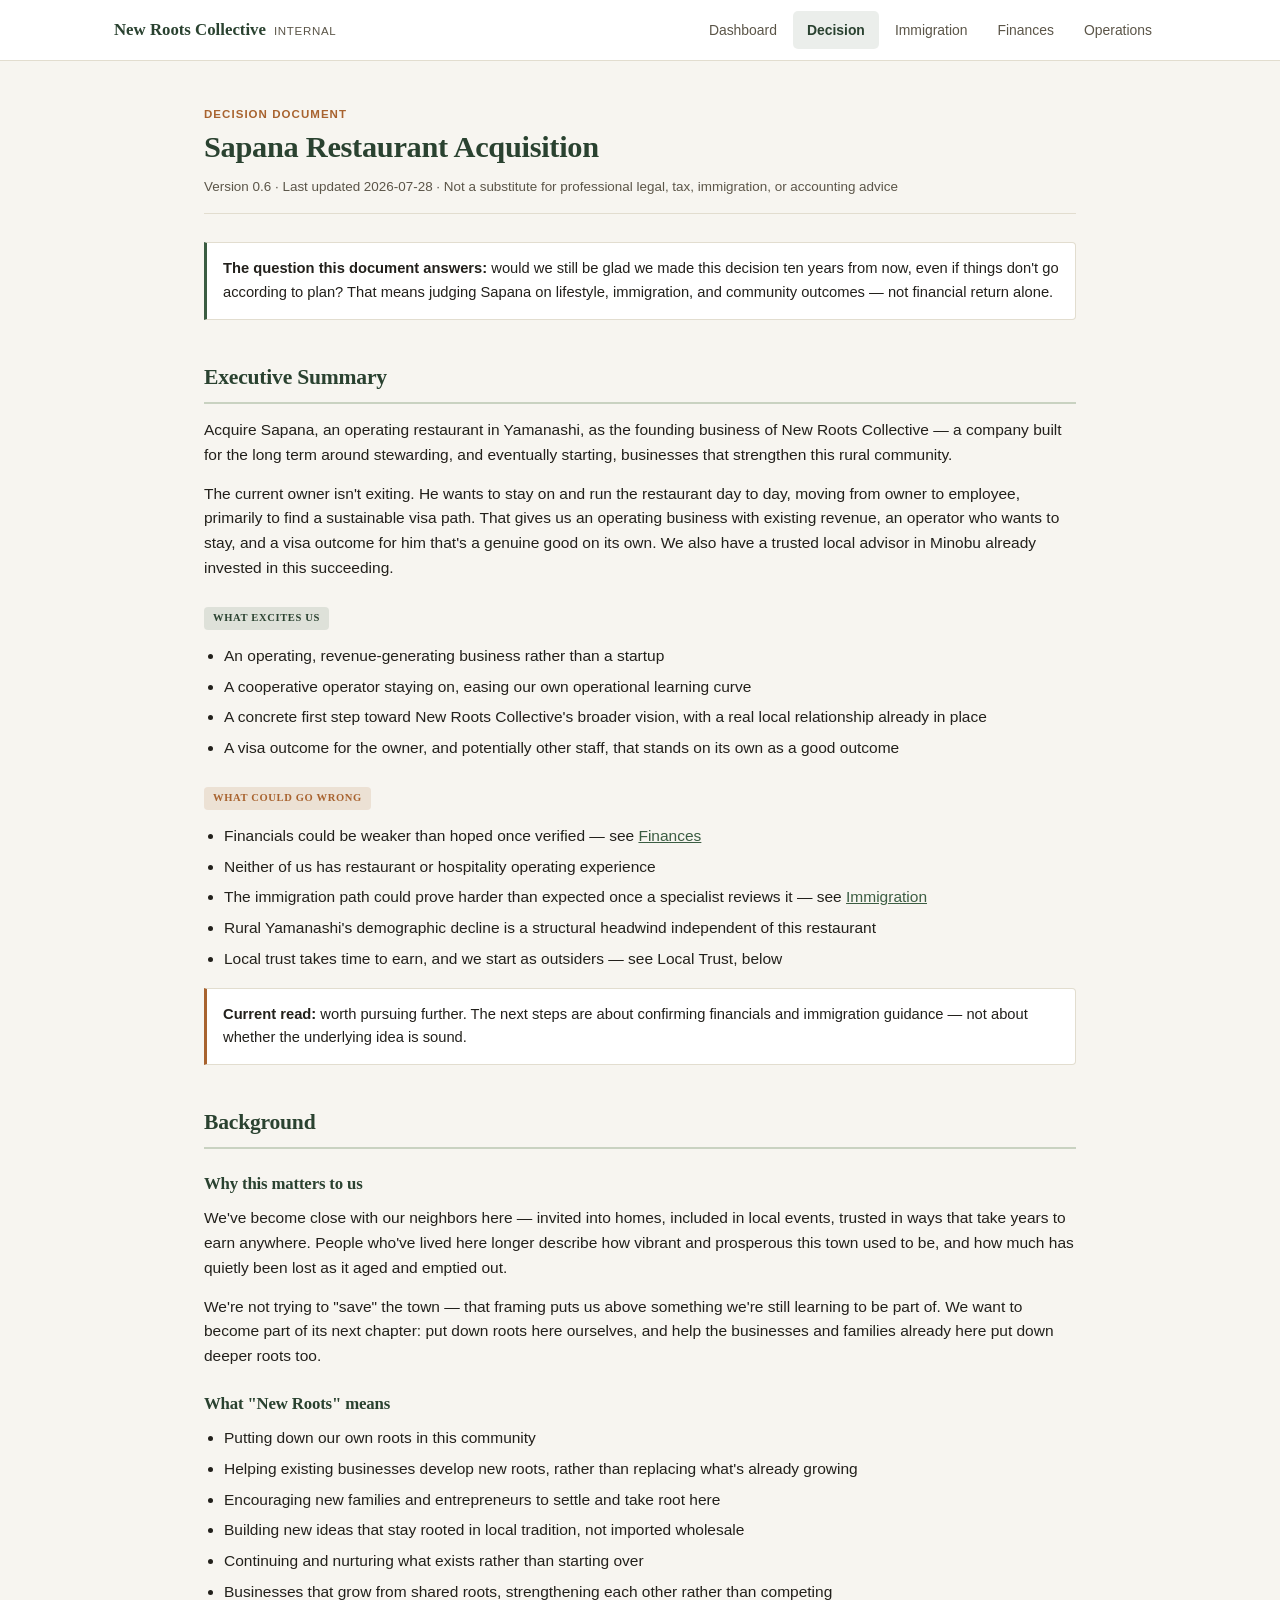
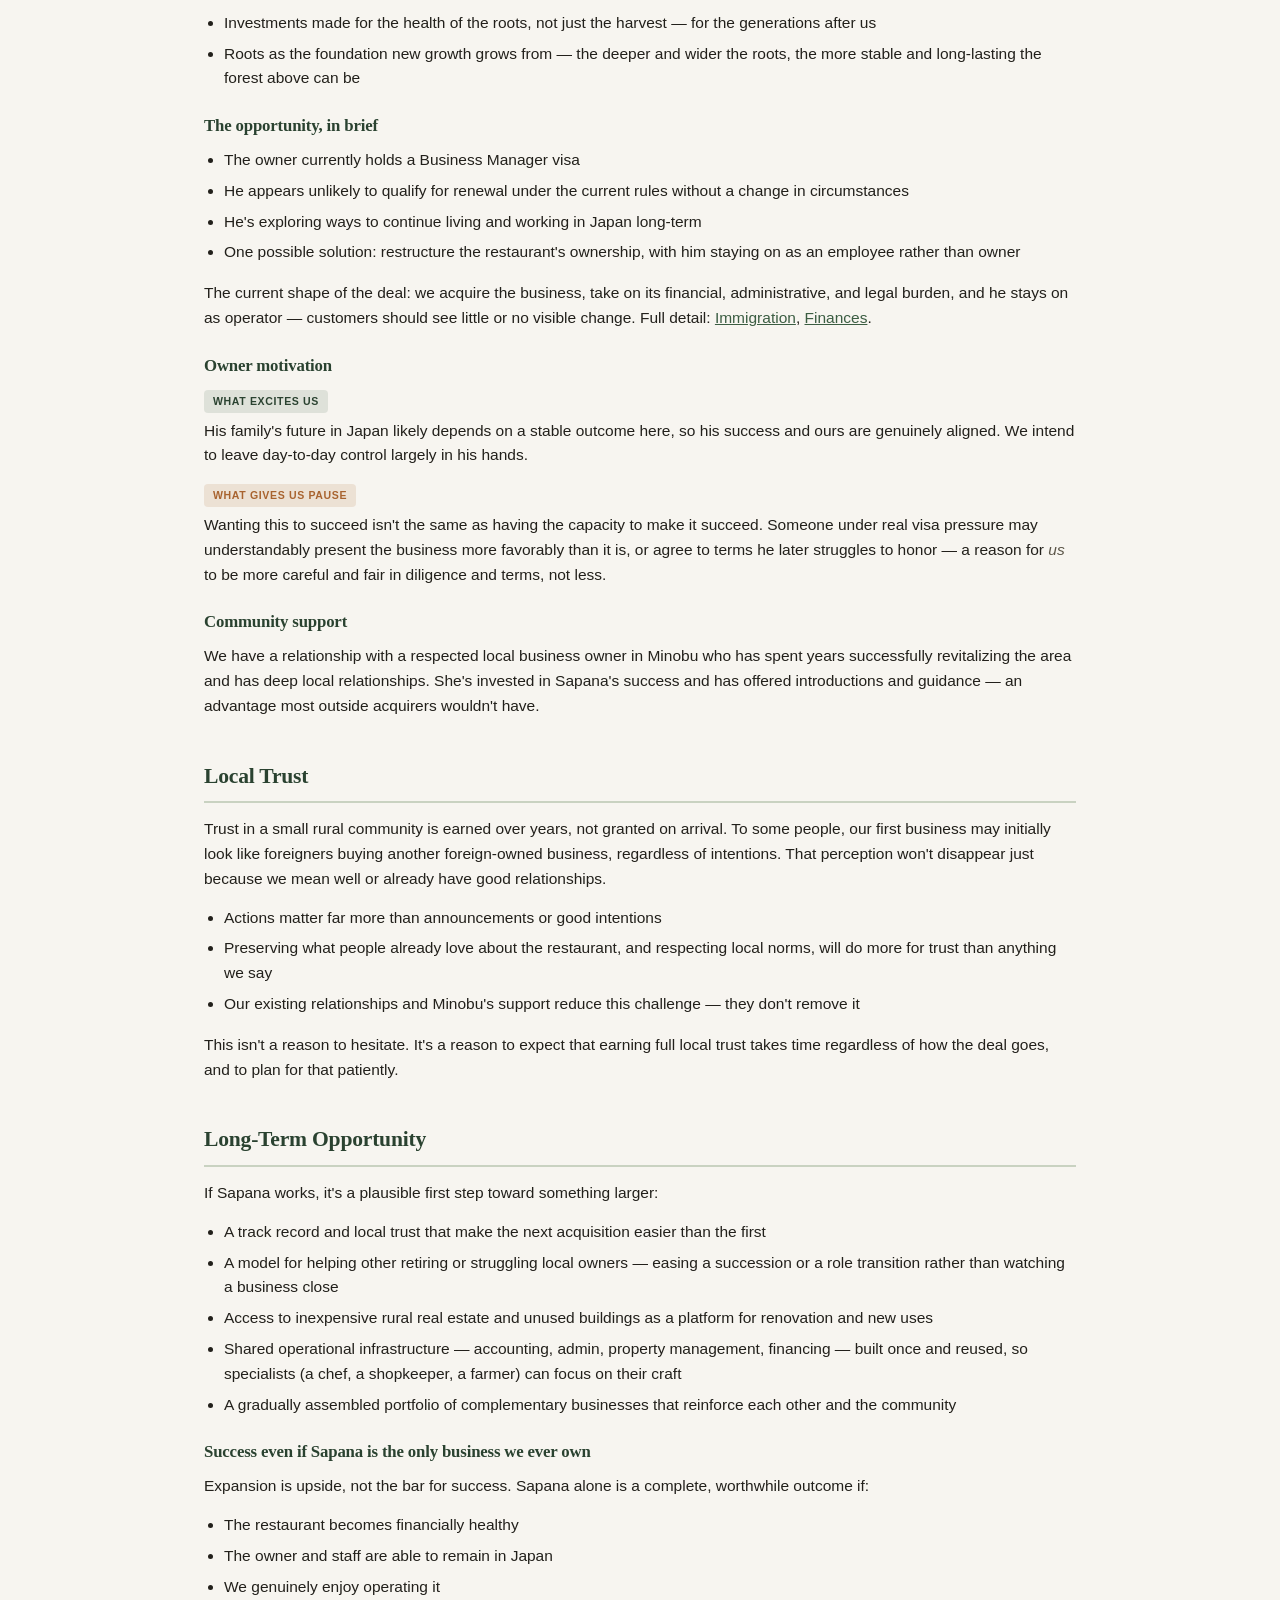
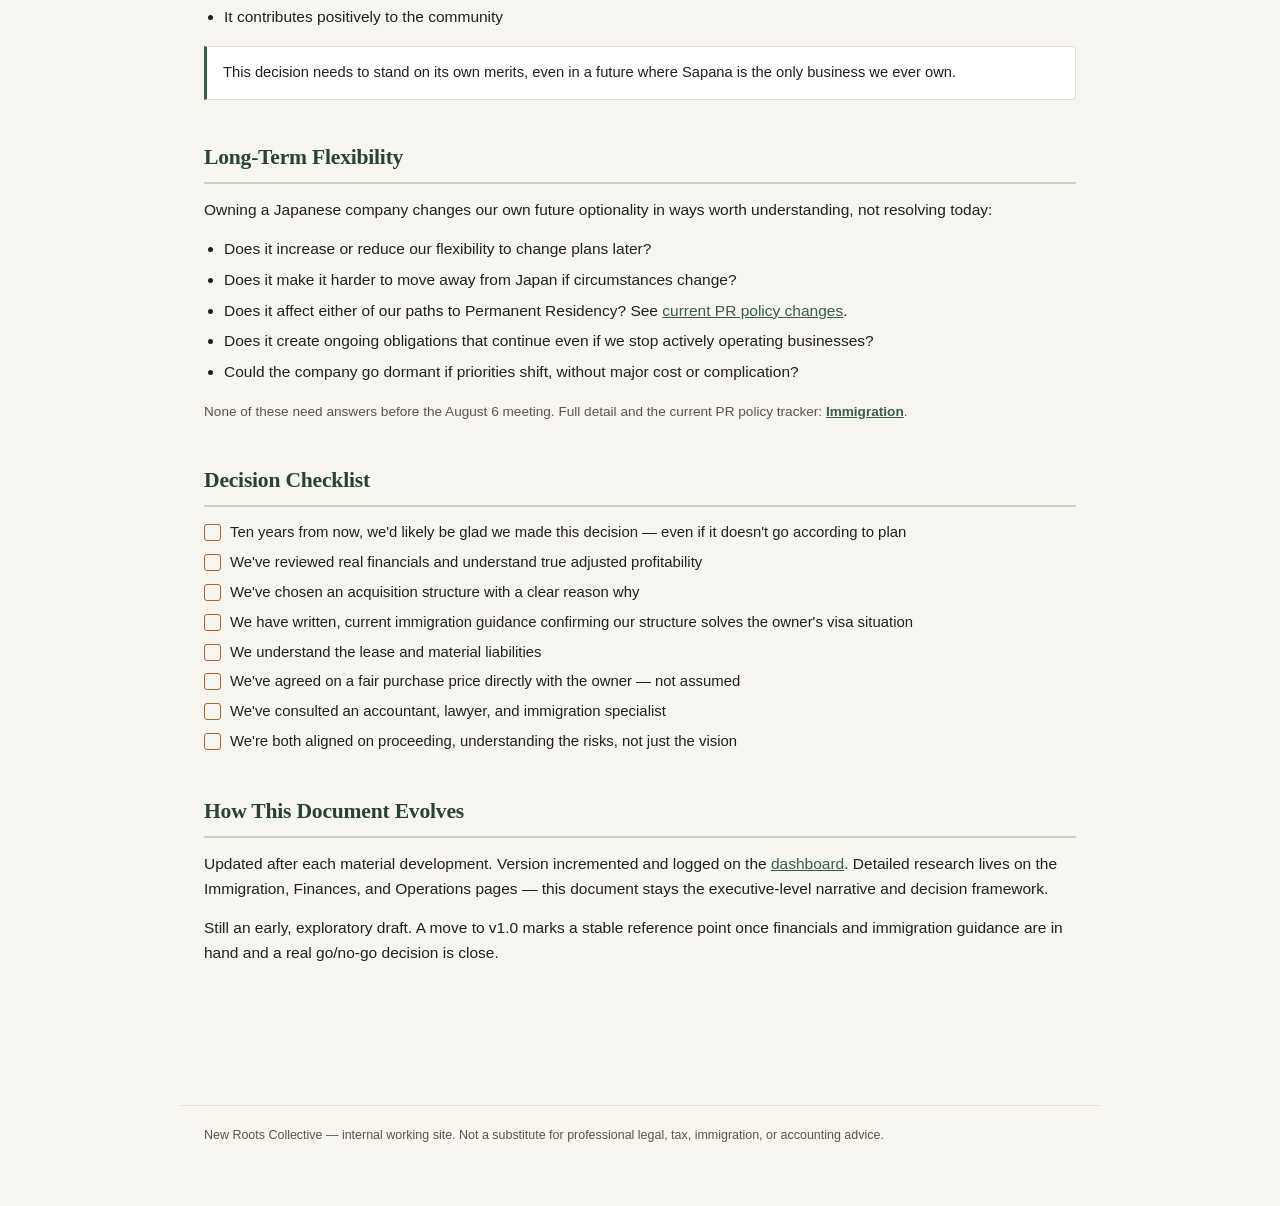
==== pages/decision.html @ 3a49703e "Add multi-page site structure (dashboard, decision, immigration, finances, operations)" ====
<!DOCTYPE html>
<html lang="en">
<head>
<meta charset="UTF-8">
<meta name="viewport" content="width=device-width, initial-scale=1.0">
<title>Decision Document — New Roots Collective</title>
<link rel="stylesheet" href="../css/style.css">
</head>
<body data-page="decision">

<header class="topbar">
  <div class="topbar-inner">
    <a class="brand" href="../index.html">
      <span class="brand-mark">New Roots Collective</span>
      <span class="brand-sub">Internal</span>
    </a>
    <button class="nav-toggle" id="navToggle" aria-label="Toggle navigation"><span></span><span></span><span></span></button>
    <nav class="toplinks" id="topLinks">
      <a href="../index.html" data-nav="dashboard">Dashboard</a>
      <a href="decision.html" data-nav="decision">Decision</a>
      <a href="immigration.html" data-nav="immigration">Immigration</a>
      <a href="finances.html" data-nav="finances">Finances</a>
      <a href="operations.html" data-nav="operations">Operations</a>
    </nav>
  </div>
</header>

<main class="page">
  <div class="page-eyebrow">Decision Document</div>
  <h1 class="page-title">Sapana Restaurant Acquisition</h1>
  <div class="page-meta">Version 0.6 · Last updated 2026-07-28 · Not a substitute for professional legal, tax, immigration, or accounting advice</div>

  <section id="question">
    <div class="callout good">
      <strong>The question this document answers:</strong> would we still be glad we made this decision ten years from now, even if things don't go according to plan? That means judging Sapana on lifestyle, immigration, and community outcomes — not financial return alone.
    </div>
  </section>

  <section id="summary">
    <h2>Executive Summary</h2>
    <p>Acquire Sapana, an operating restaurant in Yamanashi, as the founding business of New Roots Collective — a company built for the long term around stewarding, and eventually starting, businesses that strengthen this rural community.</p>
    <p>The current owner isn't exiting. He wants to stay on and run the restaurant day to day, moving from owner to employee, primarily to find a sustainable visa path. That gives us an operating business with existing revenue, an operator who wants to stay, and a visa outcome for him that's a genuine good on its own. We also have a trusted local advisor in Minobu already invested in this succeeding.</p>

    <h3><span class="tri tri-excite">What excites us</span></h3>
    <ul>
      <li>An operating, revenue-generating business rather than a startup</li>
      <li>A cooperative operator staying on, easing our own operational learning curve</li>
      <li>A concrete first step toward New Roots Collective's broader vision, with a real local relationship already in place</li>
      <li>A visa outcome for the owner, and potentially other staff, that stands on its own as a good outcome</li>
    </ul>

    <h3><span class="tri tri-risk">What could go wrong</span></h3>
    <ul>
      <li>Financials could be weaker than hoped once verified — see <a href="finances.html">Finances</a></li>
      <li>Neither of us has restaurant or hospitality operating experience</li>
      <li>The immigration path could prove harder than expected once a specialist reviews it — see <a href="immigration.html">Immigration</a></li>
      <li>Rural Yamanashi's demographic decline is a structural headwind independent of this restaurant</li>
      <li>Local trust takes time to earn, and we start as outsiders — see Local Trust, below</li>
    </ul>

    <div class="callout"><strong>Current read:</strong> worth pursuing further. The next steps are about confirming financials and immigration guidance — not about whether the underlying idea is sound.</div>
  </section>

  <section id="background">
    <h2>Background</h2>
    <h3>Why this matters to us</h3>
    <p>We've become close with our neighbors here — invited into homes, included in local events, trusted in ways that take years to earn anywhere. People who've lived here longer describe how vibrant and prosperous this town used to be, and how much has quietly been lost as it aged and emptied out.</p>
    <p>We're not trying to "save" the town — that framing puts us above something we're still learning to be part of. We want to become part of its next chapter: put down roots here ourselves, and help the businesses and families already here put down deeper roots too.</p>

    <h3>What "New Roots" means</h3>
    <ul>
      <li>Putting down our own roots in this community</li>
      <li>Helping existing businesses develop new roots, rather than replacing what's already growing</li>
      <li>Encouraging new families and entrepreneurs to settle and take root here</li>
      <li>Building new ideas that stay rooted in local tradition, not imported wholesale</li>
      <li>Continuing and nurturing what exists rather than starting over</li>
      <li>Businesses that grow from shared roots, strengthening each other rather than competing</li>
      <li>Investments made for the health of the roots, not just the harvest — for the generations after us</li>
      <li>Roots as the foundation new growth grows from — the deeper and wider the roots, the more stable and long-lasting the forest above can be</li>
    </ul>

    <h3>The opportunity, in brief</h3>
    <ul>
      <li>The owner currently holds a Business Manager visa</li>
      <li>He appears unlikely to qualify for renewal under the current rules without a change in circumstances</li>
      <li>He's exploring ways to continue living and working in Japan long-term</li>
      <li>One possible solution: restructure the restaurant's ownership, with him staying on as an employee rather than owner</li>
    </ul>
    <p>The current shape of the deal: we acquire the business, take on its financial, administrative, and legal burden, and he stays on as operator — customers should see little or no visible change. Full detail: <a href="immigration.html">Immigration</a>, <a href="finances.html">Finances</a>.</p>

    <h3>Owner motivation</h3>
    <div class="tri-block"><span class="tri tri-excite">What excites us</span><p>His family's future in Japan likely depends on a stable outcome here, so his success and ours are genuinely aligned. We intend to leave day-to-day control largely in his hands.</p></div>
    <div class="tri-block"><span class="tri tri-risk">What gives us pause</span><p>Wanting this to succeed isn't the same as having the capacity to make it succeed. Someone under real visa pressure may understandably present the business more favorably than it is, or agree to terms he later struggles to honor — a reason for <em>us</em> to be more careful and fair in diligence and terms, not less.</p></div>

    <h3>Community support</h3>
    <p>We have a relationship with a respected local business owner in Minobu who has spent years successfully revitalizing the area and has deep local relationships. She's invested in Sapana's success and has offered introductions and guidance — an advantage most outside acquirers wouldn't have.</p>
  </section>

  <section id="local-trust">
    <h2>Local Trust</h2>
    <p>Trust in a small rural community is earned over years, not granted on arrival. To some people, our first business may initially look like foreigners buying another foreign-owned business, regardless of intentions. That perception won't disappear just because we mean well or already have good relationships.</p>
    <ul>
      <li>Actions matter far more than announcements or good intentions</li>
      <li>Preserving what people already love about the restaurant, and respecting local norms, will do more for trust than anything we say</li>
      <li>Our existing relationships and Minobu's support reduce this challenge — they don't remove it</li>
    </ul>
    <p>This isn't a reason to hesitate. It's a reason to expect that earning full local trust takes time regardless of how the deal goes, and to plan for that patiently.</p>
  </section>

  <section id="long-term">
    <h2>Long-Term Opportunity</h2>
    <p>If Sapana works, it's a plausible first step toward something larger:</p>
    <ul>
      <li>A track record and local trust that make the next acquisition easier than the first</li>
      <li>A model for helping other retiring or struggling local owners — easing a succession or a role transition rather than watching a business close</li>
      <li>Access to inexpensive rural real estate and unused buildings as a platform for renovation and new uses</li>
      <li>Shared operational infrastructure — accounting, admin, property management, financing — built once and reused, so specialists (a chef, a shopkeeper, a farmer) can focus on their craft</li>
      <li>A gradually assembled portfolio of complementary businesses that reinforce each other and the community</li>
    </ul>

    <h3>Success even if Sapana is the only business we ever own</h3>
    <p>Expansion is upside, not the bar for success. Sapana alone is a complete, worthwhile outcome if:</p>
    <ul>
      <li>The restaurant becomes financially healthy</li>
      <li>The owner and staff are able to remain in Japan</li>
      <li>We genuinely enjoy operating it</li>
      <li>It contributes positively to the community</li>
    </ul>
    <div class="callout good">This decision needs to stand on its own merits, even in a future where Sapana is the only business we ever own.</div>
  </section>

  <section id="flexibility">
    <h2>Long-Term Flexibility</h2>
    <p>Owning a Japanese company changes our own future optionality in ways worth understanding, not resolving today:</p>
    <ul>
      <li>Does it increase or reduce our flexibility to change plans later?</li>
      <li>Does it make it harder to move away from Japan if circumstances change?</li>
      <li>Does it affect either of our paths to Permanent Residency? See <a href="immigration.html#pr-changes">current PR policy changes</a>.</li>
      <li>Does it create ongoing obligations that continue even if we stop actively operating businesses?</li>
      <li>Could the company go dormant if priorities shift, without major cost or complication?</li>
    </ul>
    <p class="see-also">None of these need answers before the August 6 meeting. Full detail and the current PR policy tracker: <a href="immigration.html">Immigration</a>.</p>
  </section>

  <section id="checklist">
    <h2>Decision Checklist</h2>
    <ul class="checklist">
      <li>Ten years from now, we'd likely be glad we made this decision — even if it doesn't go according to plan</li>
      <li>We've reviewed real financials and understand true adjusted profitability</li>
      <li>We've chosen an acquisition structure with a clear reason why</li>
      <li>We have written, current immigration guidance confirming our structure solves the owner's visa situation</li>
      <li>We understand the lease and material liabilities</li>
      <li>We've agreed on a fair purchase price directly with the owner — not assumed</li>
      <li>We've consulted an accountant, lawyer, and immigration specialist</li>
      <li>We're both aligned on proceeding, understanding the risks, not just the vision</li>
    </ul>
  </section>

  <section id="evolves">
    <h2>How This Document Evolves</h2>
    <p>Updated after each material development. Version incremented and logged on the <a href="../index.html">dashboard</a>. Detailed research lives on the Immigration, Finances, and Operations pages — this document stays the executive-level narrative and decision framework.</p>
    <p>Still an early, exploratory draft. A move to v1.0 marks a stable reference point once financials and immigration guidance are in hand and a real go/no-go decision is close.</p>
  </section>

</main>

<footer class="site-foot">
  New Roots Collective — internal working site. Not a substitute for professional legal, tax, immigration, or accounting advice.
</footer>

<script src="../js/main.js"></script>
</body>
</html>
---- css/style.css ----
:root{
  --paper:#F7F5F0;
  --surface:#FFFFFF;
  --ink:#22201B;
  --ink-soft:#5B5548;
  --root-green:#3B5D42;
  --root-green-deep:#2A4230;
  --soil:#A8632F;
  --sage:#C9D2C1;
  --slate:#5C6B78;
  --line:#E2DDCF;
  --confirmed:#3B5D42;
  --proposed:#A8632F;
  --speculative:#8A8375;
  --max-w:920px;
  --radius:6px;
}
*{box-sizing:border-box;}
html{scroll-behavior:smooth;}
body{
  margin:0;
  background:var(--paper);
  color:var(--ink);
  font-family:-apple-system,BlinkMacSystemFont,"Segoe UI",Helvetica,Arial,sans-serif;
  font-size:15.5px;
  line-height:1.6;
}
h1,h2,h3,h4{
  font-family:Georgia,"Iowan Old Style","Palatino Linotype",serif;
  color:var(--root-green-deep);
  font-weight:600;
  letter-spacing:-0.01em;
}
a{color:var(--root-green);}
code{background:var(--sage); padding:1px 5px; border-radius:3px; font-size:0.85em;}

/* ---------- Top navigation ---------- */
header.topbar{
  background:var(--surface);
  border-bottom:1px solid var(--line);
  position:sticky; top:0; z-index:50;
}
.topbar-inner{
  max-width:1100px; margin:0 auto; padding:0 24px;
  display:flex; align-items:center; justify-content:space-between; height:60px;
}
.brand{display:flex; align-items:baseline; gap:8px; text-decoration:none;}
.brand-mark{font-family:Georgia,serif; font-weight:700; color:var(--root-green-deep); font-size:1.05rem;}
.brand-sub{font-size:0.72rem; color:var(--ink-soft); text-transform:uppercase; letter-spacing:0.06em;}
nav.toplinks{display:flex; gap:2px;}
nav.toplinks a{
  text-decoration:none; color:var(--ink-soft); font-size:0.87rem; font-weight:500;
  padding:8px 14px; border-radius:5px; transition:background .15s ease, color .15s ease;
}
nav.toplinks a:hover{background:var(--paper); color:var(--root-green-deep);}
nav.toplinks a.active{color:var(--root-green-deep); background:rgba(59,93,66,0.10); font-weight:700;}
.nav-toggle{display:none; background:none; border:none; cursor:pointer; padding:6px;}
.nav-toggle span{display:block; width:20px; height:2px; background:var(--ink); margin:4px 0;}

@media (max-width:800px){
  nav.toplinks{
    display:none; position:absolute; top:60px; left:0; right:0;
    background:var(--surface); border-bottom:1px solid var(--line);
    flex-direction:column; padding:8px;
  }
  nav.toplinks.open{display:flex;}
  .nav-toggle{display:block;}
}

/* ---------- Page shell ---------- */
main.page{max-width:var(--max-w); margin:0 auto; padding:44px 24px 100px;}
.page-eyebrow{
  font-size:0.72rem; text-transform:uppercase; letter-spacing:0.09em; color:var(--soil);
  font-weight:700; margin-bottom:6px;
}
.page-title{font-size:1.9rem; margin:0 0 10px; line-height:1.2;}
.page-meta{font-size:0.84rem; color:var(--ink-soft); margin-bottom:28px; border-bottom:1px solid var(--line); padding-bottom:16px;}

section{scroll-margin-top:76px; margin-bottom:40px;}
section h2{font-size:1.35rem; margin:0 0 14px; border-bottom:2px solid var(--sage); padding-bottom:8px;}
h3{font-size:1.05rem; margin:22px 0 8px;}
p{margin:0 0 14px;}
ul{margin:0 0 16px; padding-left:20px;}
li{margin-bottom:6px;}
strong{color:var(--ink);}
em{color:var(--ink-soft);}

/* ---------- Tables ---------- */
table{width:100%; border-collapse:collapse; margin:14px 0 22px; font-size:0.89rem;}
th,td{text-align:left; padding:9px 11px; border-bottom:1px solid var(--line); vertical-align:top;}
th{font-family:Georgia,serif; color:var(--root-green-deep); font-weight:600; border-bottom:2px solid var(--sage); background:rgba(59,93,66,0.04);}
tr:last-child td{border-bottom:1px solid var(--line);}

/* ---------- Callouts ---------- */
.callout{
  background:var(--surface); border:1px solid var(--line); border-left:3px solid var(--soil);
  padding:14px 16px; border-radius:0 4px 4px 0; margin:16px 0; font-size:0.92rem;
}
.callout.note{border-left-color:var(--slate);}
.callout.good{border-left-color:var(--root-green);}

/* ---------- Upside / risk / unknown tags ---------- */
.tri{display:inline-block; font-size:0.66rem; text-transform:uppercase; letter-spacing:0.06em; font-weight:700; padding:3px 9px; border-radius:4px; margin-bottom:6px;}
.tri-excite{background:rgba(59,93,66,0.13); color:var(--root-green-deep);}
.tri-risk{background:rgba(168,99,47,0.14); color:var(--soil);}
.tri-unknown{background:rgba(92,107,120,0.13); color:var(--slate);}
.tri-block{margin-bottom:14px;}
.tri-block p{margin:0;}

/* ---------- Status badges (confirmed/proposed/speculative) ---------- */
.status{display:inline-block; font-size:0.72rem; font-weight:700; padding:2px 9px; border-radius:999px; white-space:nowrap;}
.status-confirmed{background:rgba(59,93,66,0.14); color:var(--confirmed);}
.status-proposed{background:rgba(168,99,47,0.14); color:var(--proposed);}
.status-speculative{background:rgba(138,131,117,0.16); color:var(--speculative);}

/* ---------- Checklist ---------- */
.checklist{list-style:none; padding-left:0;}
.checklist li{padding-left:26px; position:relative; font-size:0.93rem;}
.checklist li::before{content:""; position:absolute; left:0; top:3px; width:15px; height:15px; border:1.5px solid var(--soil); border-radius:3px;}

/* ---------- Cross-links ---------- */
.see-also{font-size:0.85rem; color:var(--ink-soft); margin:10px 0 20px;}
.see-also a{font-weight:600;}

/* ---------- Dashboard ---------- */
.dash-hero{
  background:var(--surface); border:1px solid var(--line); border-radius:8px;
  padding:26px 28px; margin-bottom:28px;
}
.dash-hero h1{font-size:1.7rem; margin:0 0 6px;}
.dash-hero .sub{color:var(--ink-soft); font-size:0.9rem; margin-bottom:18px;}
.rec-row{display:flex; gap:24px; flex-wrap:wrap; align-items:flex-start;}
.rec-badge{
  background:rgba(59,93,66,0.1); color:var(--root-green-deep); font-weight:700;
  font-size:0.78rem; text-transform:uppercase; letter-spacing:0.06em;
  padding:6px 12px; border-radius:999px; display:inline-block; margin-bottom:10px;
}
.rec-text{flex:1; min-width:260px; font-size:0.95rem;}
.rec-meta{font-size:0.82rem; color:var(--ink-soft); min-width:160px;}

.card-grid{display:grid; grid-template-columns:repeat(auto-fit,minmax(220px,1fr)); gap:16px; margin-bottom:32px;}
.card{
  background:var(--surface); border:1px solid var(--line); border-radius:8px; padding:18px 20px;
  text-decoration:none; color:var(--ink); display:block; transition:border-color .15s ease, transform .15s ease;
}
.card:hover{border-color:var(--root-green); transform:translateY(-1px);}
.card .card-title{font-family:Georgia,serif; color:var(--root-green-deep); font-size:1.05rem; margin-bottom:6px;}
.card .card-desc{font-size:0.85rem; color:var(--ink-soft); margin:0;}

.dash-section{margin-bottom:32px;}
.dash-section h2{font-size:1.1rem; border-bottom:1px solid var(--line); padding-bottom:8px; margin-bottom:14px; color:var(--root-green-deep);}

footer.site-foot{
  max-width:var(--max-w); margin:0 auto; padding:20px 24px 60px;
  font-size:0.78rem; color:var(--ink-soft); border-top:1px solid var(--line);
}
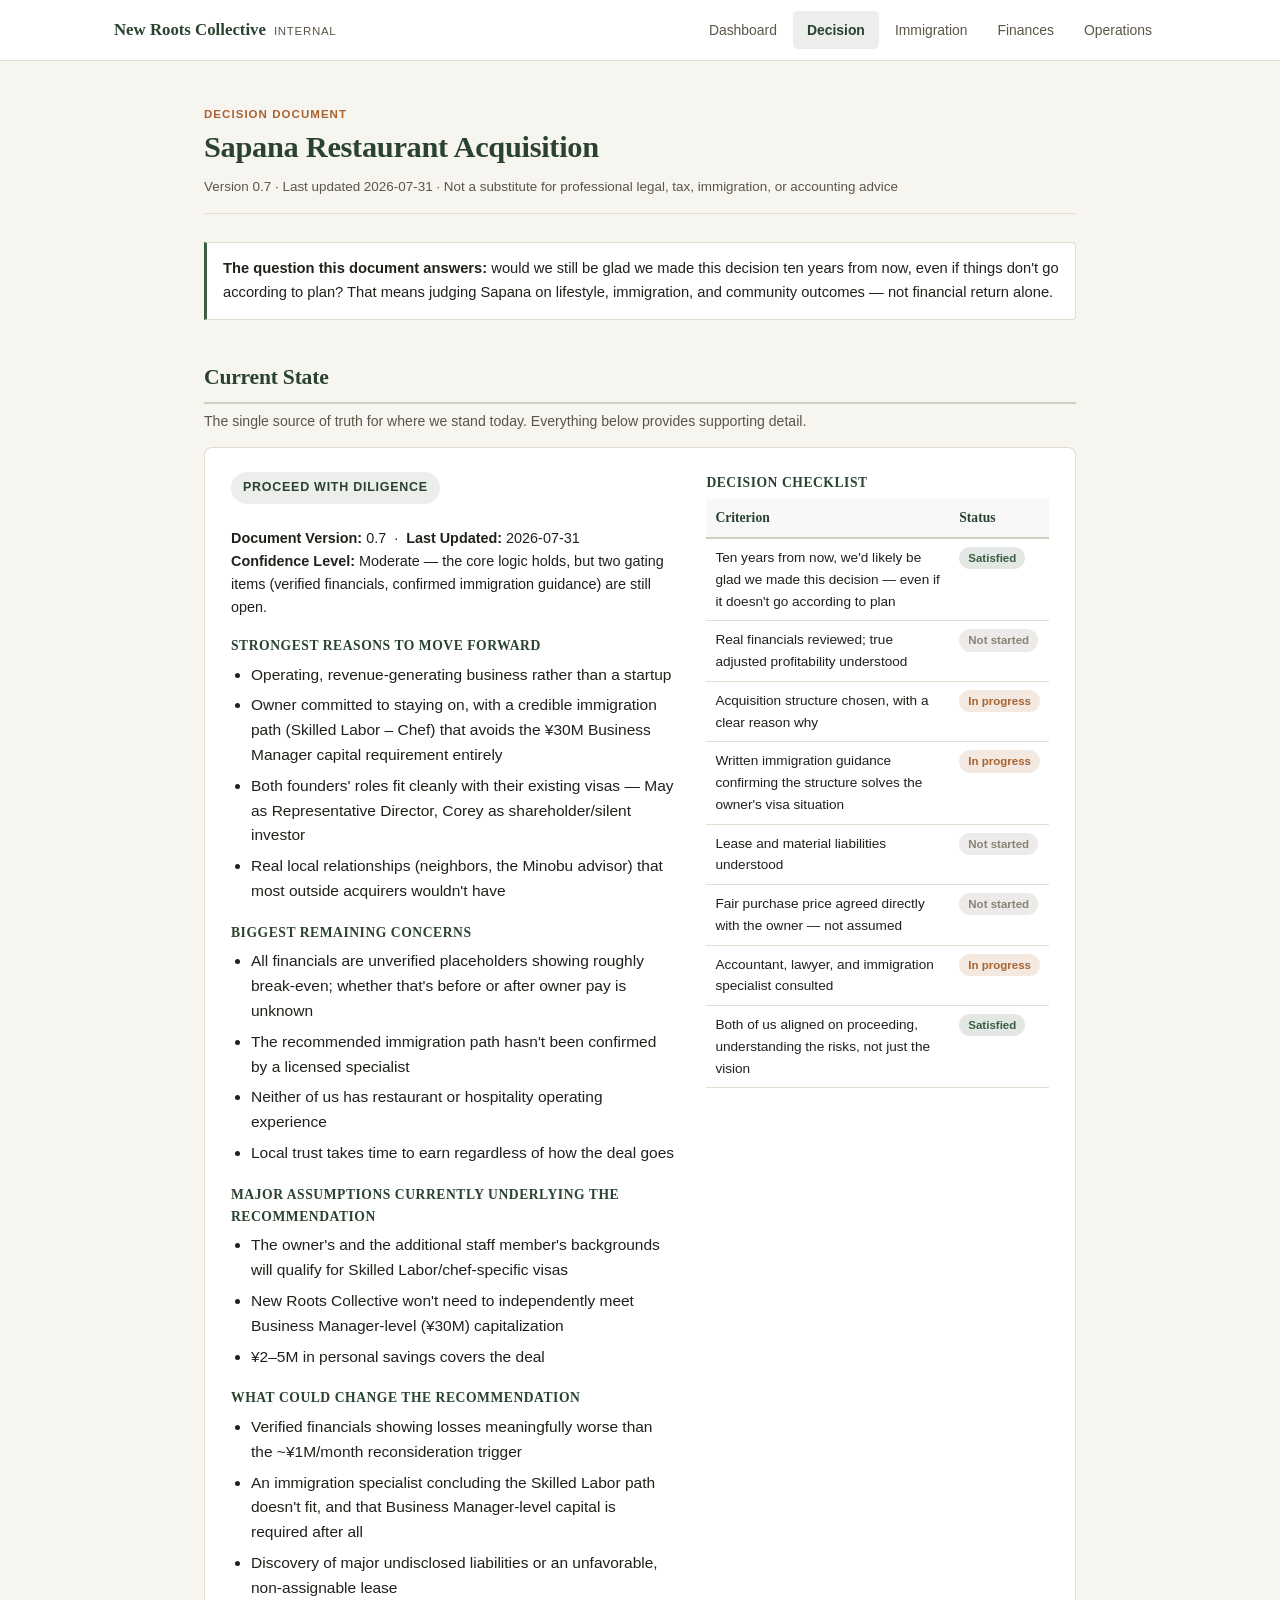
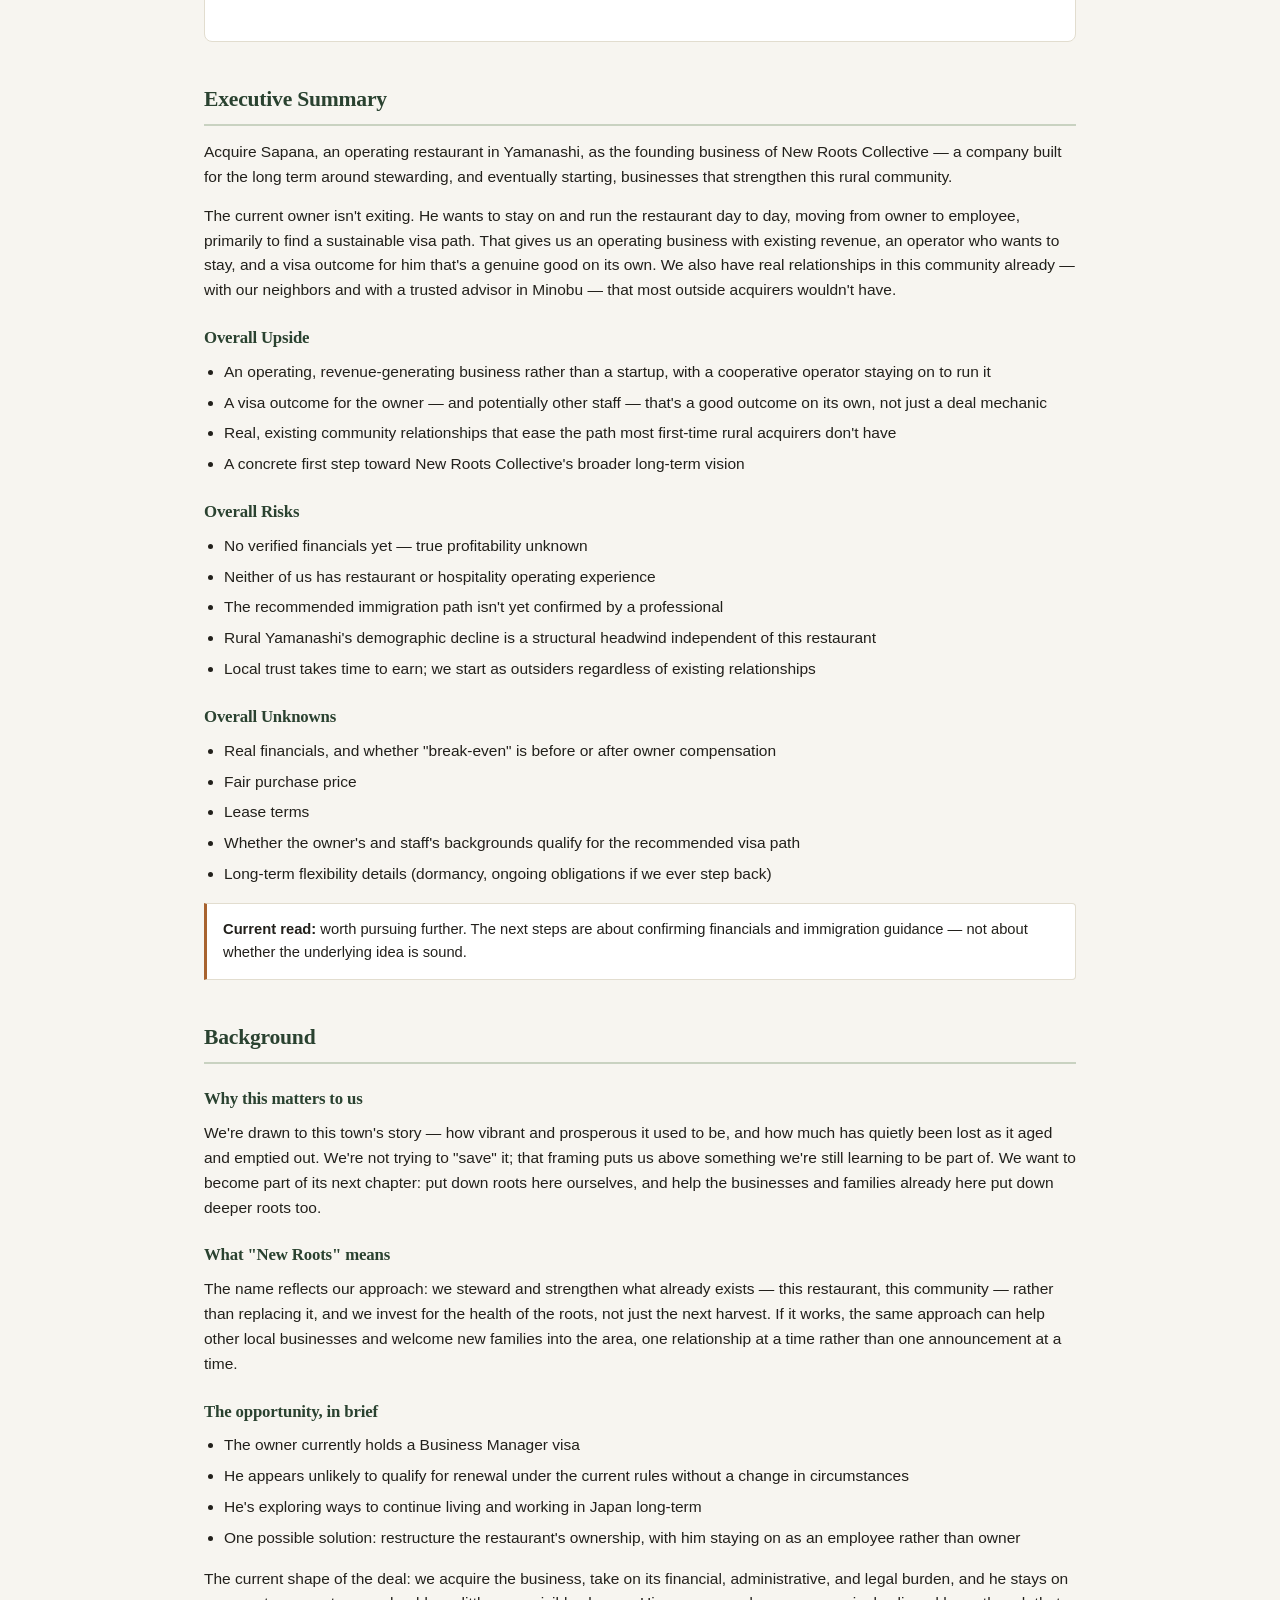
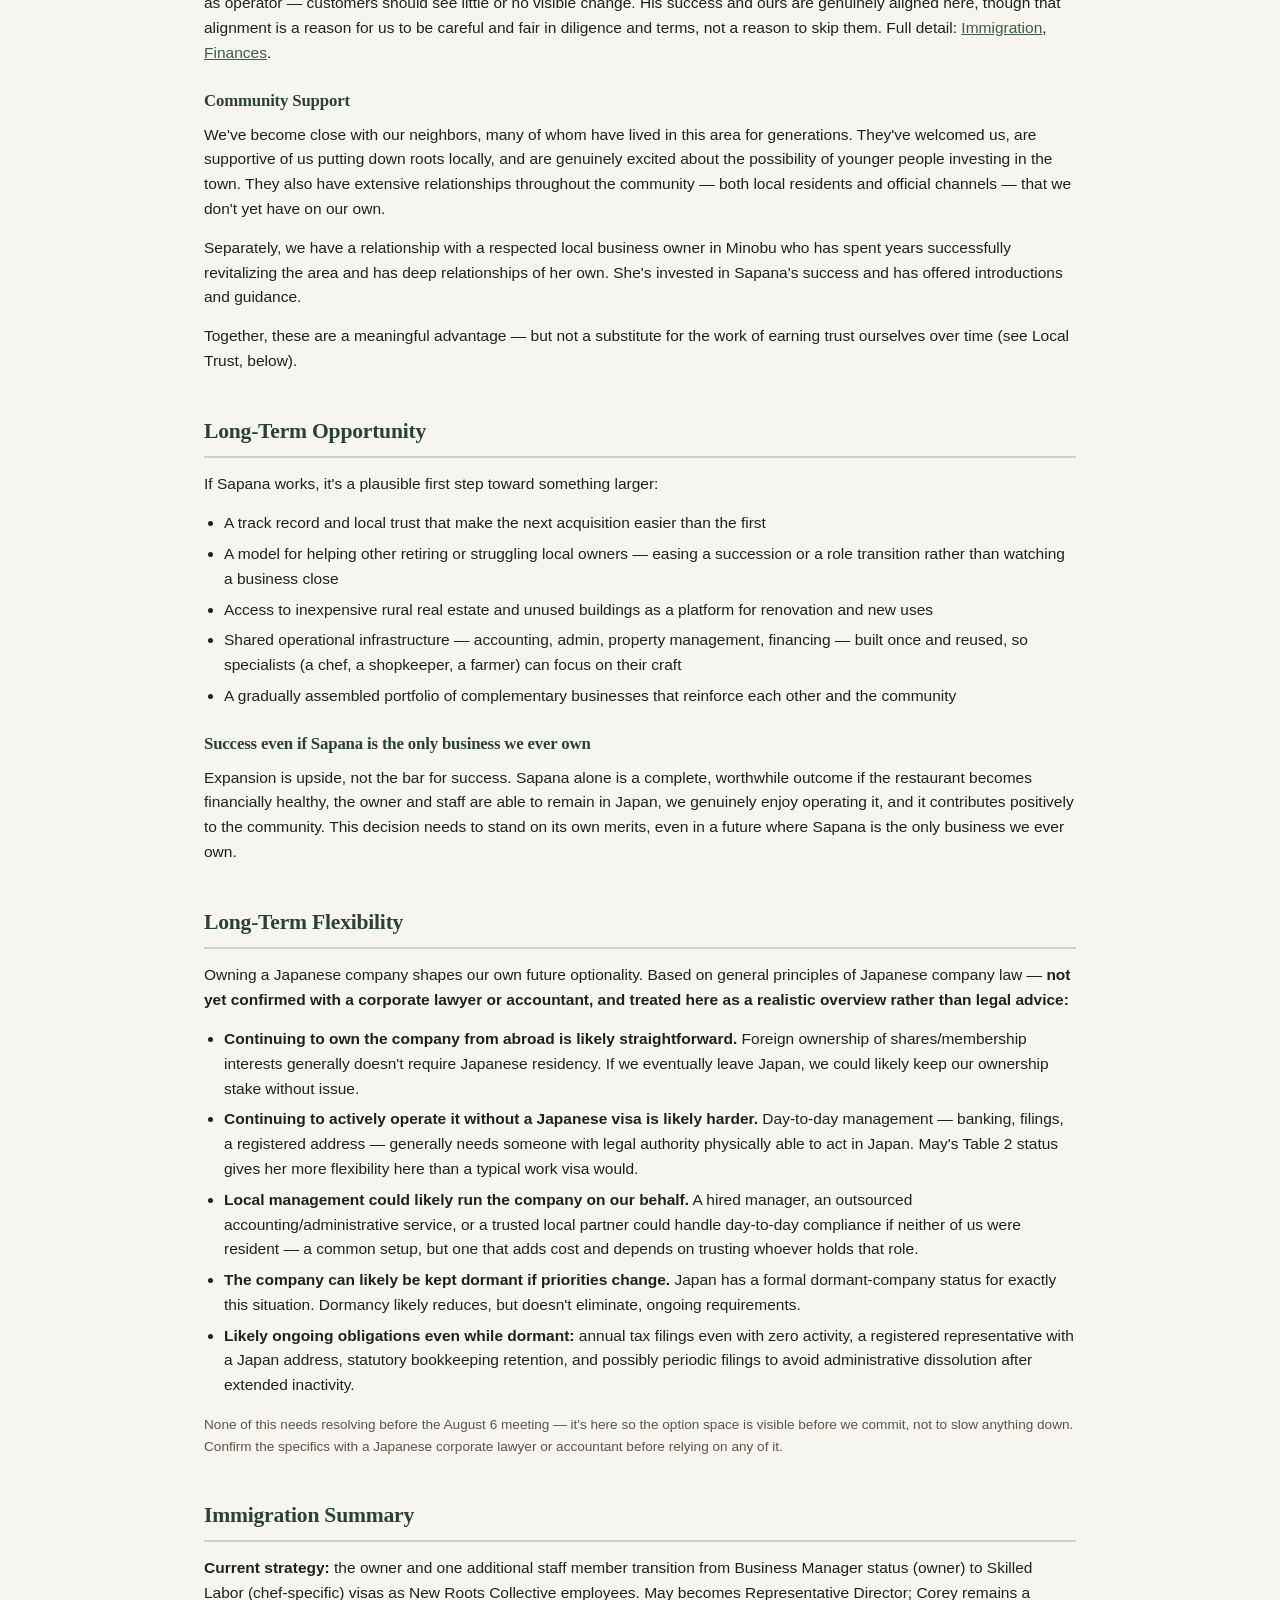
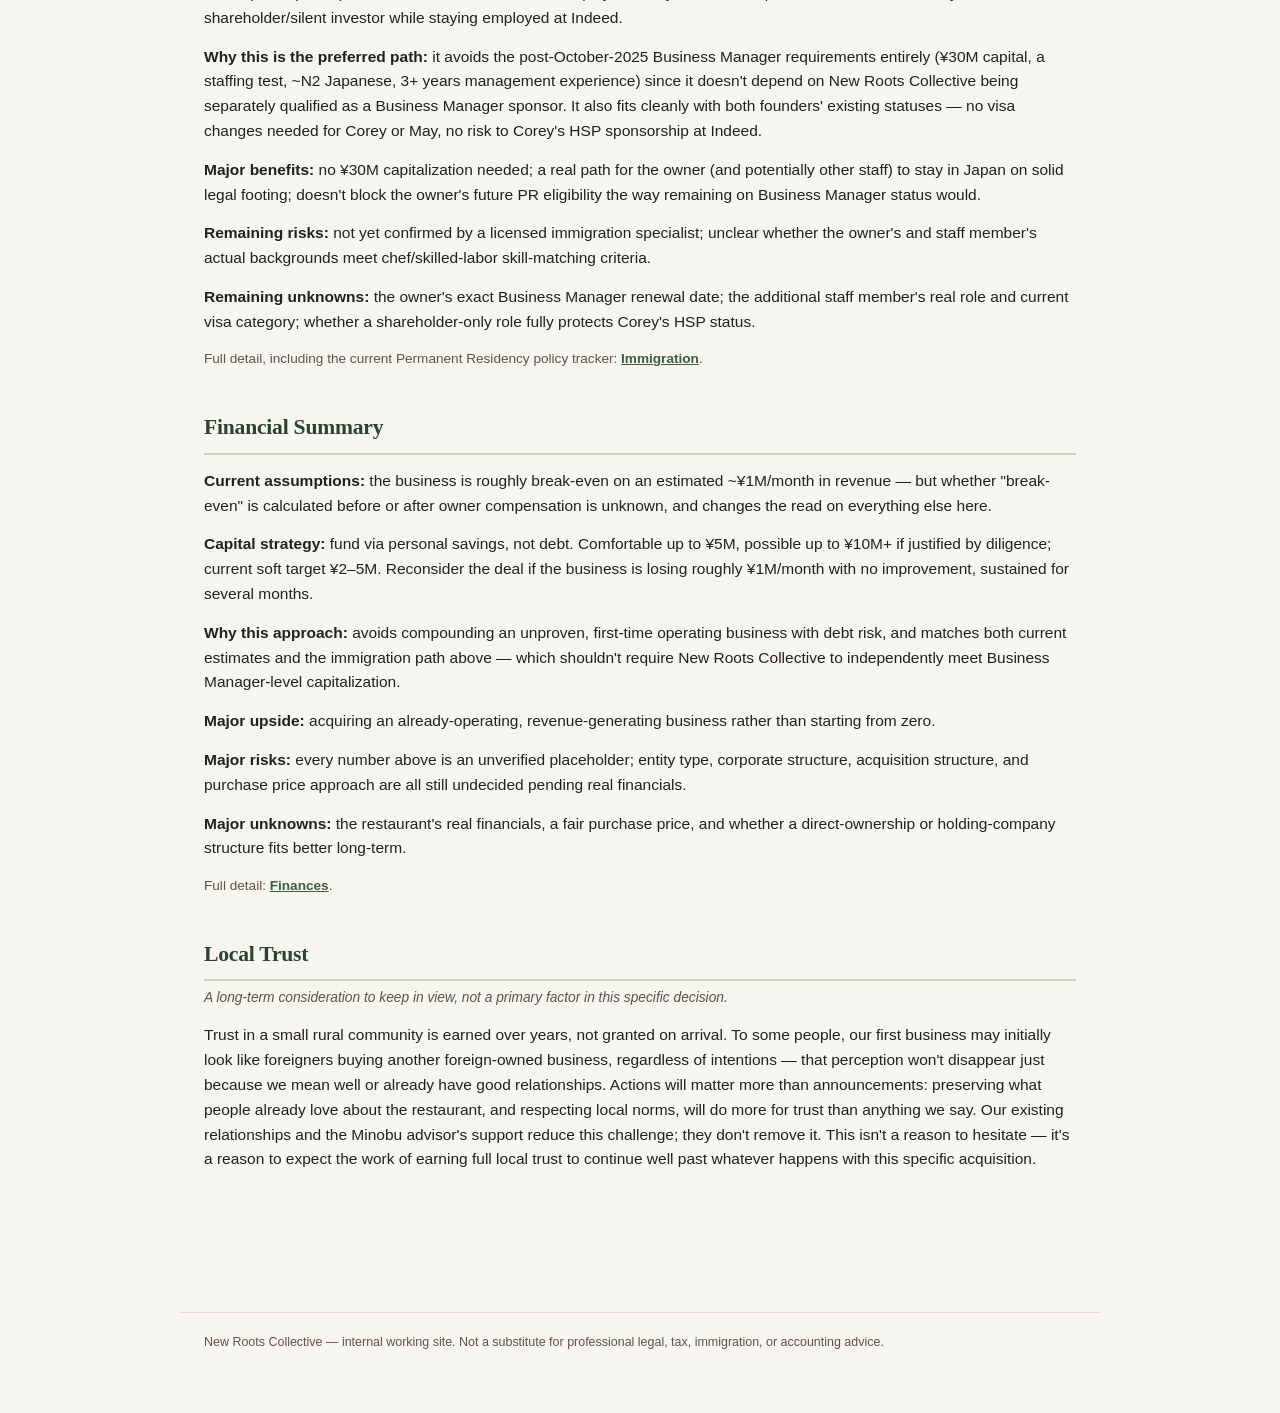
==== commit 1dc64b94: "docs(decision): introduce Current State dashboard and simplify executive decision document" ====
--- a/pages/decision.html
+++ b/pages/decision.html
@@ -28,7 +28,7 @@
 <main class="page">
   <div class="page-eyebrow">Decision Document</div>
   <h1 class="page-title">Sapana Restaurant Acquisition</h1>
-  <div class="page-meta">Version 0.6 · Last updated 2026-07-28 · Not a substitute for professional legal, tax, immigration, or accounting advice</div>
+  <div class="page-meta">Version 0.7 · Last updated 2026-07-31 · Not a substitute for professional legal, tax, immigration, or accounting advice</div>
 
   <section id="question">
     <div class="callout good">
@@ -36,26 +36,99 @@
     </div>
   </section>
 
+  <section id="current-state">
+    <h2>Current State</h2>
+    <p style="font-size:0.88rem; color:var(--ink-soft); margin-top:-8px;">The single source of truth for where we stand today. Everything below provides supporting detail.</p>
+
+    <div class="current-state">
+      <div class="current-state-grid">
+
+        <div class="current-state-narrative">
+          <div class="current-state-meta">
+            <span class="rec-badge">Proceed with diligence</span><br><br>
+            <strong>Document Version:</strong> 0.7 &nbsp;·&nbsp; <strong>Last Updated:</strong> 2026-07-31<br>
+            <strong>Confidence Level:</strong> Moderate — the core logic holds, but two gating items (verified financials, confirmed immigration guidance) are still open.
+          </div>
+
+          <h4>Strongest reasons to move forward</h4>
+          <ul>
+            <li>Operating, revenue-generating business rather than a startup</li>
+            <li>Owner committed to staying on, with a credible immigration path (Skilled Labor – Chef) that avoids the ¥30M Business Manager capital requirement entirely</li>
+            <li>Both founders' roles fit cleanly with their existing visas — May as Representative Director, Corey as shareholder/silent investor</li>
+            <li>Real local relationships (neighbors, the Minobu advisor) that most outside acquirers wouldn't have</li>
+          </ul>
+
+          <h4>Biggest remaining concerns</h4>
+          <ul>
+            <li>All financials are unverified placeholders showing roughly break-even; whether that's before or after owner pay is unknown</li>
+            <li>The recommended immigration path hasn't been confirmed by a licensed specialist</li>
+            <li>Neither of us has restaurant or hospitality operating experience</li>
+            <li>Local trust takes time to earn regardless of how the deal goes</li>
+          </ul>
+
+          <h4>Major assumptions currently underlying the recommendation</h4>
+          <ul>
+            <li>The owner's and the additional staff member's backgrounds will qualify for Skilled Labor/chef-specific visas</li>
+            <li>New Roots Collective won't need to independently meet Business Manager-level (¥30M) capitalization</li>
+            <li>¥2–5M in personal savings covers the deal</li>
+          </ul>
+
+          <h4>What could change the recommendation</h4>
+          <ul>
+            <li>Verified financials showing losses meaningfully worse than the ~¥1M/month reconsideration trigger</li>
+            <li>An immigration specialist concluding the Skilled Labor path doesn't fit, and that Business Manager-level capital is required after all</li>
+            <li>Discovery of major undisclosed liabilities or an unfavorable, non-assignable lease</li>
+          </ul>
+        </div>
+
+        <div class="current-state-checklist">
+          <h4>Decision Checklist</h4>
+          <table>
+            <tr><th>Criterion</th><th>Status</th></tr>
+            <tr><td>Ten years from now, we'd likely be glad we made this decision — even if it doesn't go according to plan</td><td><span class="status status-confirmed">Satisfied</span></td></tr>
+            <tr><td>Real financials reviewed; true adjusted profitability understood</td><td><span class="status status-speculative">Not started</span></td></tr>
+            <tr><td>Acquisition structure chosen, with a clear reason why</td><td><span class="status status-proposed">In progress</span></td></tr>
+            <tr><td>Written immigration guidance confirming the structure solves the owner's visa situation</td><td><span class="status status-proposed">In progress</span></td></tr>
+            <tr><td>Lease and material liabilities understood</td><td><span class="status status-speculative">Not started</span></td></tr>
+            <tr><td>Fair purchase price agreed directly with the owner — not assumed</td><td><span class="status status-speculative">Not started</span></td></tr>
+            <tr><td>Accountant, lawyer, and immigration specialist consulted</td><td><span class="status status-proposed">In progress</span></td></tr>
+            <tr><td>Both of us aligned on proceeding, understanding the risks, not just the vision</td><td><span class="status status-confirmed">Satisfied</span></td></tr>
+          </table>
+        </div>
+
+      </div>
+    </div>
+  </section>
+
   <section id="summary">
     <h2>Executive Summary</h2>
     <p>Acquire Sapana, an operating restaurant in Yamanashi, as the founding business of New Roots Collective — a company built for the long term around stewarding, and eventually starting, businesses that strengthen this rural community.</p>
-    <p>The current owner isn't exiting. He wants to stay on and run the restaurant day to day, moving from owner to employee, primarily to find a sustainable visa path. That gives us an operating business with existing revenue, an operator who wants to stay, and a visa outcome for him that's a genuine good on its own. We also have a trusted local advisor in Minobu already invested in this succeeding.</p>
-
-    <h3><span class="tri tri-excite">What excites us</span></h3>
-    <ul>
-      <li>An operating, revenue-generating business rather than a startup</li>
-      <li>A cooperative operator staying on, easing our own operational learning curve</li>
-      <li>A concrete first step toward New Roots Collective's broader vision, with a real local relationship already in place</li>
-      <li>A visa outcome for the owner, and potentially other staff, that stands on its own as a good outcome</li>
-    </ul>
-
-    <h3><span class="tri tri-risk">What could go wrong</span></h3>
-    <ul>
-      <li>Financials could be weaker than hoped once verified — see <a href="finances.html">Finances</a></li>
+    <p>The current owner isn't exiting. He wants to stay on and run the restaurant day to day, moving from owner to employee, primarily to find a sustainable visa path. That gives us an operating business with existing revenue, an operator who wants to stay, and a visa outcome for him that's a genuine good on its own. We also have real relationships in this community already — with our neighbors and with a trusted advisor in Minobu — that most outside acquirers wouldn't have.</p>
+
+    <h3>Overall Upside</h3>
+    <ul>
+      <li>An operating, revenue-generating business rather than a startup, with a cooperative operator staying on to run it</li>
+      <li>A visa outcome for the owner — and potentially other staff — that's a good outcome on its own, not just a deal mechanic</li>
+      <li>Real, existing community relationships that ease the path most first-time rural acquirers don't have</li>
+      <li>A concrete first step toward New Roots Collective's broader long-term vision</li>
+    </ul>
+
+    <h3>Overall Risks</h3>
+    <ul>
+      <li>No verified financials yet — true profitability unknown</li>
       <li>Neither of us has restaurant or hospitality operating experience</li>
-      <li>The immigration path could prove harder than expected once a specialist reviews it — see <a href="immigration.html">Immigration</a></li>
+      <li>The recommended immigration path isn't yet confirmed by a professional</li>
       <li>Rural Yamanashi's demographic decline is a structural headwind independent of this restaurant</li>
-      <li>Local trust takes time to earn, and we start as outsiders — see Local Trust, below</li>
+      <li>Local trust takes time to earn; we start as outsiders regardless of existing relationships</li>
+    </ul>
+
+    <h3>Overall Unknowns</h3>
+    <ul>
+      <li>Real financials, and whether "break-even" is before or after owner compensation</li>
+      <li>Fair purchase price</li>
+      <li>Lease terms</li>
+      <li>Whether the owner's and staff's backgrounds qualify for the recommended visa path</li>
+      <li>Long-term flexibility details (dormancy, ongoing obligations if we ever step back)</li>
     </ul>
 
     <div class="callout"><strong>Current read:</strong> worth pursuing further. The next steps are about confirming financials and immigration guidance — not about whether the underlying idea is sound.</div>
@@ -64,20 +137,10 @@
   <section id="background">
     <h2>Background</h2>
     <h3>Why this matters to us</h3>
-    <p>We've become close with our neighbors here — invited into homes, included in local events, trusted in ways that take years to earn anywhere. People who've lived here longer describe how vibrant and prosperous this town used to be, and how much has quietly been lost as it aged and emptied out.</p>
-    <p>We're not trying to "save" the town — that framing puts us above something we're still learning to be part of. We want to become part of its next chapter: put down roots here ourselves, and help the businesses and families already here put down deeper roots too.</p>
+    <p>We're drawn to this town's story — how vibrant and prosperous it used to be, and how much has quietly been lost as it aged and emptied out. We're not trying to "save" it; that framing puts us above something we're still learning to be part of. We want to become part of its next chapter: put down roots here ourselves, and help the businesses and families already here put down deeper roots too.</p>
 
     <h3>What "New Roots" means</h3>
-    <ul>
-      <li>Putting down our own roots in this community</li>
-      <li>Helping existing businesses develop new roots, rather than replacing what's already growing</li>
-      <li>Encouraging new families and entrepreneurs to settle and take root here</li>
-      <li>Building new ideas that stay rooted in local tradition, not imported wholesale</li>
-      <li>Continuing and nurturing what exists rather than starting over</li>
-      <li>Businesses that grow from shared roots, strengthening each other rather than competing</li>
-      <li>Investments made for the health of the roots, not just the harvest — for the generations after us</li>
-      <li>Roots as the foundation new growth grows from — the deeper and wider the roots, the more stable and long-lasting the forest above can be</li>
-    </ul>
+    <p>The name reflects our approach: we steward and strengthen what already exists — this restaurant, this community — rather than replacing it, and we invest for the health of the roots, not just the next harvest. If it works, the same approach can help other local businesses and welcome new families into the area, one relationship at a time rather than one announcement at a time.</p>
 
     <h3>The opportunity, in brief</h3>
     <ul>
@@ -86,25 +149,12 @@
       <li>He's exploring ways to continue living and working in Japan long-term</li>
       <li>One possible solution: restructure the restaurant's ownership, with him staying on as an employee rather than owner</li>
     </ul>
-    <p>The current shape of the deal: we acquire the business, take on its financial, administrative, and legal burden, and he stays on as operator — customers should see little or no visible change. Full detail: <a href="immigration.html">Immigration</a>, <a href="finances.html">Finances</a>.</p>
-
-    <h3>Owner motivation</h3>
-    <div class="tri-block"><span class="tri tri-excite">What excites us</span><p>His family's future in Japan likely depends on a stable outcome here, so his success and ours are genuinely aligned. We intend to leave day-to-day control largely in his hands.</p></div>
-    <div class="tri-block"><span class="tri tri-risk">What gives us pause</span><p>Wanting this to succeed isn't the same as having the capacity to make it succeed. Someone under real visa pressure may understandably present the business more favorably than it is, or agree to terms he later struggles to honor — a reason for <em>us</em> to be more careful and fair in diligence and terms, not less.</p></div>
-
-    <h3>Community support</h3>
-    <p>We have a relationship with a respected local business owner in Minobu who has spent years successfully revitalizing the area and has deep local relationships. She's invested in Sapana's success and has offered introductions and guidance — an advantage most outside acquirers wouldn't have.</p>
-  </section>
-
-  <section id="local-trust">
-    <h2>Local Trust</h2>
-    <p>Trust in a small rural community is earned over years, not granted on arrival. To some people, our first business may initially look like foreigners buying another foreign-owned business, regardless of intentions. That perception won't disappear just because we mean well or already have good relationships.</p>
-    <ul>
-      <li>Actions matter far more than announcements or good intentions</li>
-      <li>Preserving what people already love about the restaurant, and respecting local norms, will do more for trust than anything we say</li>
-      <li>Our existing relationships and Minobu's support reduce this challenge — they don't remove it</li>
-    </ul>
-    <p>This isn't a reason to hesitate. It's a reason to expect that earning full local trust takes time regardless of how the deal goes, and to plan for that patiently.</p>
+    <p>The current shape of the deal: we acquire the business, take on its financial, administrative, and legal burden, and he stays on as operator — customers should see little or no visible change. His success and ours are genuinely aligned here, though that alignment is a reason for us to be careful and fair in diligence and terms, not a reason to skip them. Full detail: <a href="immigration.html">Immigration</a>, <a href="finances.html">Finances</a>.</p>
+
+    <h3>Community Support</h3>
+    <p>We've become close with our neighbors, many of whom have lived in this area for generations. They've welcomed us, are supportive of us putting down roots locally, and are genuinely excited about the possibility of younger people investing in the town. They also have extensive relationships throughout the community — both local residents and official channels — that we don't yet have on our own.</p>
+    <p>Separately, we have a relationship with a respected local business owner in Minobu who has spent years successfully revitalizing the area and has deep relationships of her own. She's invested in Sapana's success and has offered introductions and guidance.</p>
+    <p>Together, these are a meaningful advantage — but not a substitute for the work of earning trust ourselves over time (see Local Trust, below).</p>
   </section>
 
   <section id="long-term">
@@ -119,47 +169,47 @@
     </ul>
 
     <h3>Success even if Sapana is the only business we ever own</h3>
-    <p>Expansion is upside, not the bar for success. Sapana alone is a complete, worthwhile outcome if:</p>
-    <ul>
-      <li>The restaurant becomes financially healthy</li>
-      <li>The owner and staff are able to remain in Japan</li>
-      <li>We genuinely enjoy operating it</li>
-      <li>It contributes positively to the community</li>
-    </ul>
-    <div class="callout good">This decision needs to stand on its own merits, even in a future where Sapana is the only business we ever own.</div>
+    <p>Expansion is upside, not the bar for success. Sapana alone is a complete, worthwhile outcome if the restaurant becomes financially healthy, the owner and staff are able to remain in Japan, we genuinely enjoy operating it, and it contributes positively to the community. This decision needs to stand on its own merits, even in a future where Sapana is the only business we ever own.</p>
   </section>
 
   <section id="flexibility">
     <h2>Long-Term Flexibility</h2>
-    <p>Owning a Japanese company changes our own future optionality in ways worth understanding, not resolving today:</p>
-    <ul>
-      <li>Does it increase or reduce our flexibility to change plans later?</li>
-      <li>Does it make it harder to move away from Japan if circumstances change?</li>
-      <li>Does it affect either of our paths to Permanent Residency? See <a href="immigration.html#pr-changes">current PR policy changes</a>.</li>
-      <li>Does it create ongoing obligations that continue even if we stop actively operating businesses?</li>
-      <li>Could the company go dormant if priorities shift, without major cost or complication?</li>
-    </ul>
-    <p class="see-also">None of these need answers before the August 6 meeting. Full detail and the current PR policy tracker: <a href="immigration.html">Immigration</a>.</p>
-  </section>
-
-  <section id="checklist">
-    <h2>Decision Checklist</h2>
-    <ul class="checklist">
-      <li>Ten years from now, we'd likely be glad we made this decision — even if it doesn't go according to plan</li>
-      <li>We've reviewed real financials and understand true adjusted profitability</li>
-      <li>We've chosen an acquisition structure with a clear reason why</li>
-      <li>We have written, current immigration guidance confirming our structure solves the owner's visa situation</li>
-      <li>We understand the lease and material liabilities</li>
-      <li>We've agreed on a fair purchase price directly with the owner — not assumed</li>
-      <li>We've consulted an accountant, lawyer, and immigration specialist</li>
-      <li>We're both aligned on proceeding, understanding the risks, not just the vision</li>
-    </ul>
-  </section>
-
-  <section id="evolves">
-    <h2>How This Document Evolves</h2>
-    <p>Updated after each material development. Version incremented and logged on the <a href="../index.html">dashboard</a>. Detailed research lives on the Immigration, Finances, and Operations pages — this document stays the executive-level narrative and decision framework.</p>
-    <p>Still an early, exploratory draft. A move to v1.0 marks a stable reference point once financials and immigration guidance are in hand and a real go/no-go decision is close.</p>
+    <p>Owning a Japanese company shapes our own future optionality. Based on general principles of Japanese company law — <strong>not yet confirmed with a corporate lawyer or accountant, and treated here as a realistic overview rather than legal advice:</strong></p>
+    <ul>
+      <li><strong>Continuing to own the company from abroad is likely straightforward.</strong> Foreign ownership of shares/membership interests generally doesn't require Japanese residency. If we eventually leave Japan, we could likely keep our ownership stake without issue.</li>
+      <li><strong>Continuing to actively operate it without a Japanese visa is likely harder.</strong> Day-to-day management — banking, filings, a registered address — generally needs someone with legal authority physically able to act in Japan. May's Table 2 status gives her more flexibility here than a typical work visa would.</li>
+      <li><strong>Local management could likely run the company on our behalf.</strong> A hired manager, an outsourced accounting/administrative service, or a trusted local partner could handle day-to-day compliance if neither of us were resident — a common setup, but one that adds cost and depends on trusting whoever holds that role.</li>
+      <li><strong>The company can likely be kept dormant if priorities change.</strong> Japan has a formal dormant-company status for exactly this situation. Dormancy likely reduces, but doesn't eliminate, ongoing requirements.</li>
+      <li><strong>Likely ongoing obligations even while dormant:</strong> annual tax filings even with zero activity, a registered representative with a Japan address, statutory bookkeeping retention, and possibly periodic filings to avoid administrative dissolution after extended inactivity.</li>
+    </ul>
+    <p class="see-also">None of this needs resolving before the August 6 meeting — it's here so the option space is visible before we commit, not to slow anything down. Confirm the specifics with a Japanese corporate lawyer or accountant before relying on any of it.</p>
+  </section>
+
+  <section id="immigration-summary">
+    <h2>Immigration Summary</h2>
+    <p><strong>Current strategy:</strong> the owner and one additional staff member transition from Business Manager status (owner) to Skilled Labor (chef-specific) visas as New Roots Collective employees. May becomes Representative Director; Corey remains a shareholder/silent investor while staying employed at Indeed.</p>
+    <p><strong>Why this is the preferred path:</strong> it avoids the post-October-2025 Business Manager requirements entirely (¥30M capital, a staffing test, ~N2 Japanese, 3+ years management experience) since it doesn't depend on New Roots Collective being separately qualified as a Business Manager sponsor. It also fits cleanly with both founders' existing statuses — no visa changes needed for Corey or May, no risk to Corey's HSP sponsorship at Indeed.</p>
+    <p><strong>Major benefits:</strong> no ¥30M capitalization needed; a real path for the owner (and potentially other staff) to stay in Japan on solid legal footing; doesn't block the owner's future PR eligibility the way remaining on Business Manager status would.</p>
+    <p><strong>Remaining risks:</strong> not yet confirmed by a licensed immigration specialist; unclear whether the owner's and staff member's actual backgrounds meet chef/skilled-labor skill-matching criteria.</p>
+    <p><strong>Remaining unknowns:</strong> the owner's exact Business Manager renewal date; the additional staff member's real role and current visa category; whether a shareholder-only role fully protects Corey's HSP status.</p>
+    <p class="see-also">Full detail, including the current Permanent Residency policy tracker: <a href="immigration.html">Immigration</a>.</p>
+  </section>
+
+  <section id="financial-summary">
+    <h2>Financial Summary</h2>
+    <p><strong>Current assumptions:</strong> the business is roughly break-even on an estimated ~¥1M/month in revenue — but whether "break-even" is calculated before or after owner compensation is unknown, and changes the read on everything else here.</p>
+    <p><strong>Capital strategy:</strong> fund via personal savings, not debt. Comfortable up to ¥5M, possible up to ¥10M+ if justified by diligence; current soft target ¥2–5M. Reconsider the deal if the business is losing roughly ¥1M/month with no improvement, sustained for several months.</p>
+    <p><strong>Why this approach:</strong> avoids compounding an unproven, first-time operating business with debt risk, and matches both current estimates and the immigration path above — which shouldn't require New Roots Collective to independently meet Business Manager-level capitalization.</p>
+    <p><strong>Major upside:</strong> acquiring an already-operating, revenue-generating business rather than starting from zero.</p>
+    <p><strong>Major risks:</strong> every number above is an unverified placeholder; entity type, corporate structure, acquisition structure, and purchase price approach are all still undecided pending real financials.</p>
+    <p><strong>Major unknowns:</strong> the restaurant's real financials, a fair purchase price, and whether a direct-ownership or holding-company structure fits better long-term.</p>
+    <p class="see-also">Full detail: <a href="finances.html">Finances</a>.</p>
+  </section>
+
+  <section id="local-trust">
+    <h2>Local Trust</h2>
+    <p style="font-size:0.86rem; color:var(--ink-soft); margin-top:-8px;"><em>A long-term consideration to keep in view, not a primary factor in this specific decision.</em></p>
+    <p>Trust in a small rural community is earned over years, not granted on arrival. To some people, our first business may initially look like foreigners buying another foreign-owned business, regardless of intentions — that perception won't disappear just because we mean well or already have good relationships. Actions will matter more than announcements: preserving what people already love about the restaurant, and respecting local norms, will do more for trust than anything we say. Our existing relationships and the Minobu advisor's support reduce this challenge; they don't remove it. This isn't a reason to hesitate — it's a reason to expect the work of earning full local trust to continue well past whatever happens with this specific acquisition.</p>
   </section>
 
 </main>
--- a/css/style.css
+++ b/css/style.css
@@ -107,11 +107,29 @@
 .tri-block{margin-bottom:14px;}
 .tri-block p{margin:0;}
 
-/* ---------- Status badges (confirmed/proposed/speculative) ---------- */
+/* ---------- Status badges (confirmed/proposed/speculative; reused for satisfied/in-progress/not-started) ---------- */
 .status{display:inline-block; font-size:0.72rem; font-weight:700; padding:2px 9px; border-radius:999px; white-space:nowrap;}
 .status-confirmed{background:rgba(59,93,66,0.14); color:var(--confirmed);}
 .status-proposed{background:rgba(168,99,47,0.14); color:var(--proposed);}
 .status-speculative{background:rgba(138,131,117,0.16); color:var(--speculative);}
+
+/* ---------- Current State (decision.html) ---------- */
+.current-state{
+  background:var(--surface); border:1px solid var(--line); border-radius:8px;
+  padding:24px 26px; margin-bottom:36px;
+}
+.current-state-grid{
+  display:grid; grid-template-columns:1.3fr 1fr; gap:30px; align-items:start;
+}
+@media (max-width:800px){
+  .current-state-grid{grid-template-columns:1fr;}
+}
+.current-state-meta{font-size:0.9rem; margin-bottom:16px;}
+.current-state-meta .rec-badge{margin-bottom:0;}
+.current-state h4{font-size:0.85rem; text-transform:uppercase; letter-spacing:0.04em; margin:18px 0 6px; color:var(--root-green-deep);}
+.current-state h4:first-of-type{margin-top:0;}
+.current-state-checklist table{margin-top:6px; font-size:0.85rem;}
+.current-state-checklist th,.current-state-checklist td{padding:8px 9px;}
 
 /* ---------- Checklist ---------- */
 .checklist{list-style:none; padding-left:0;}
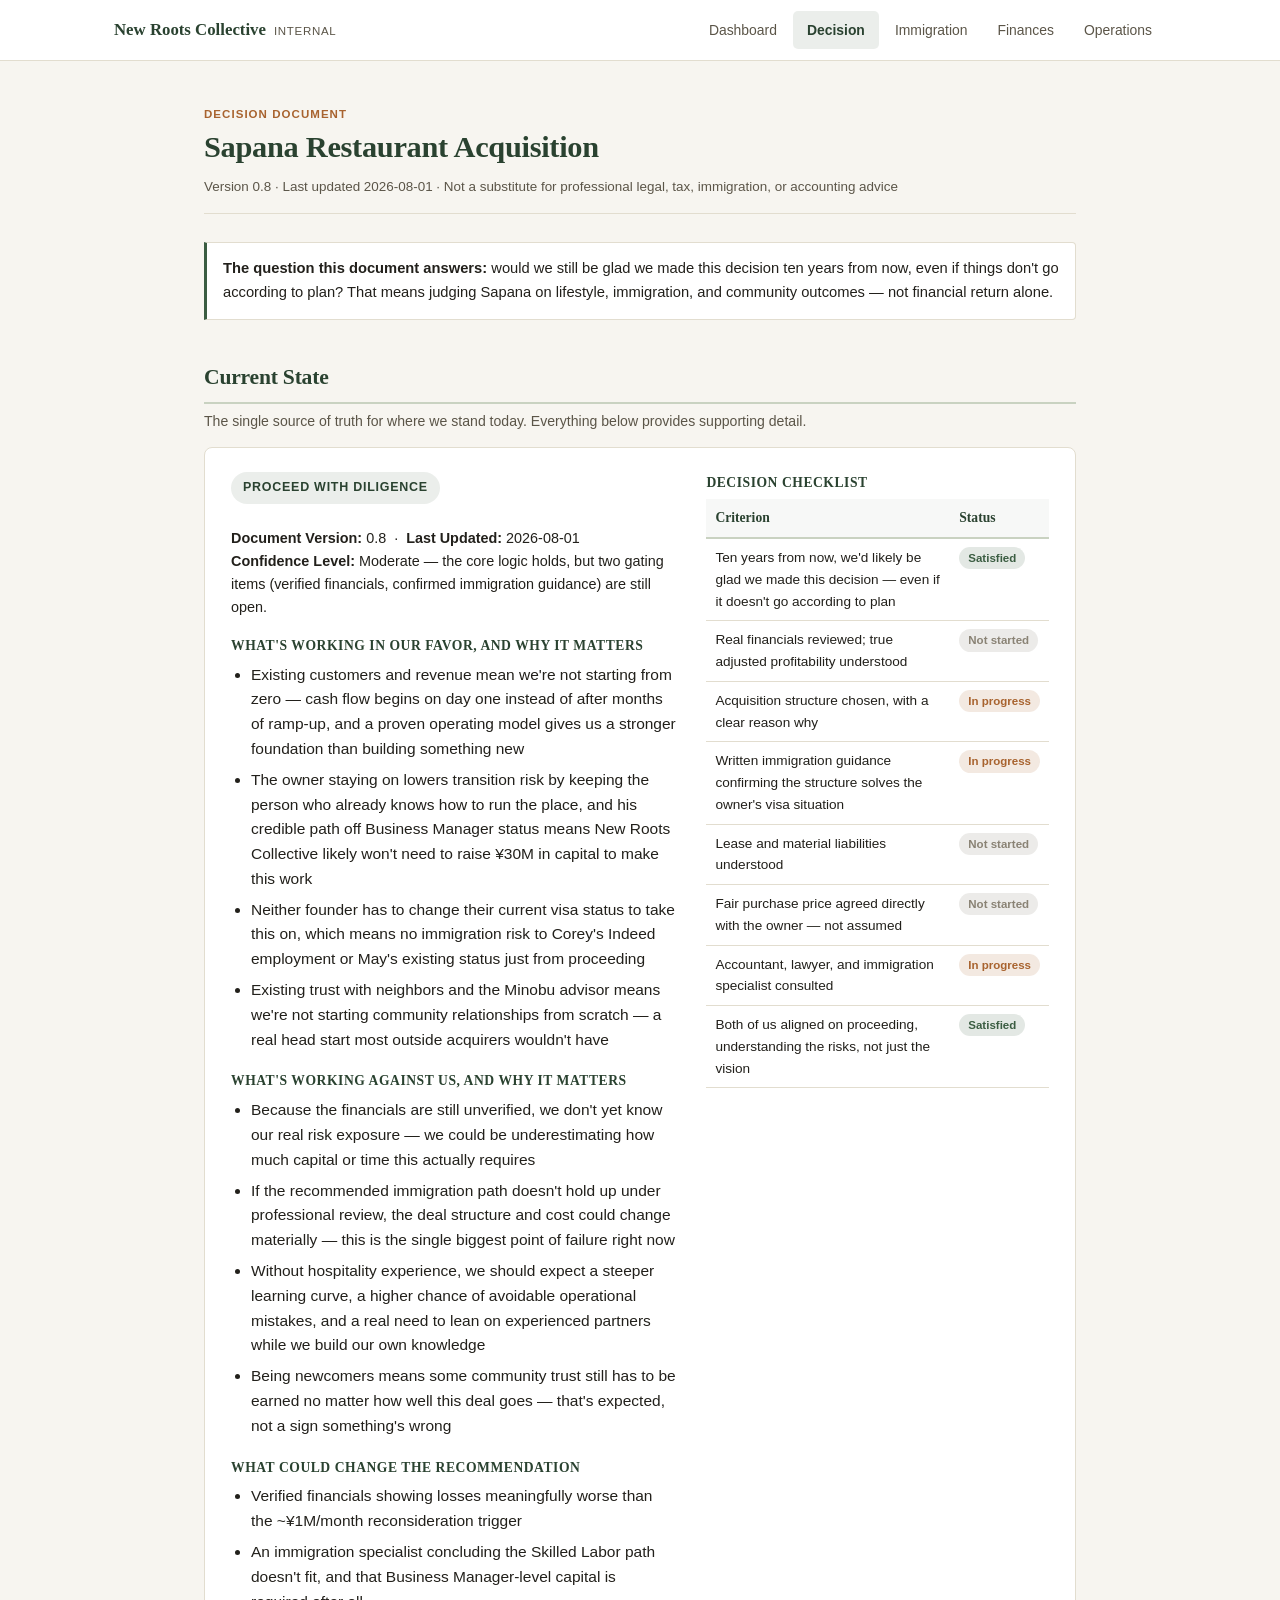
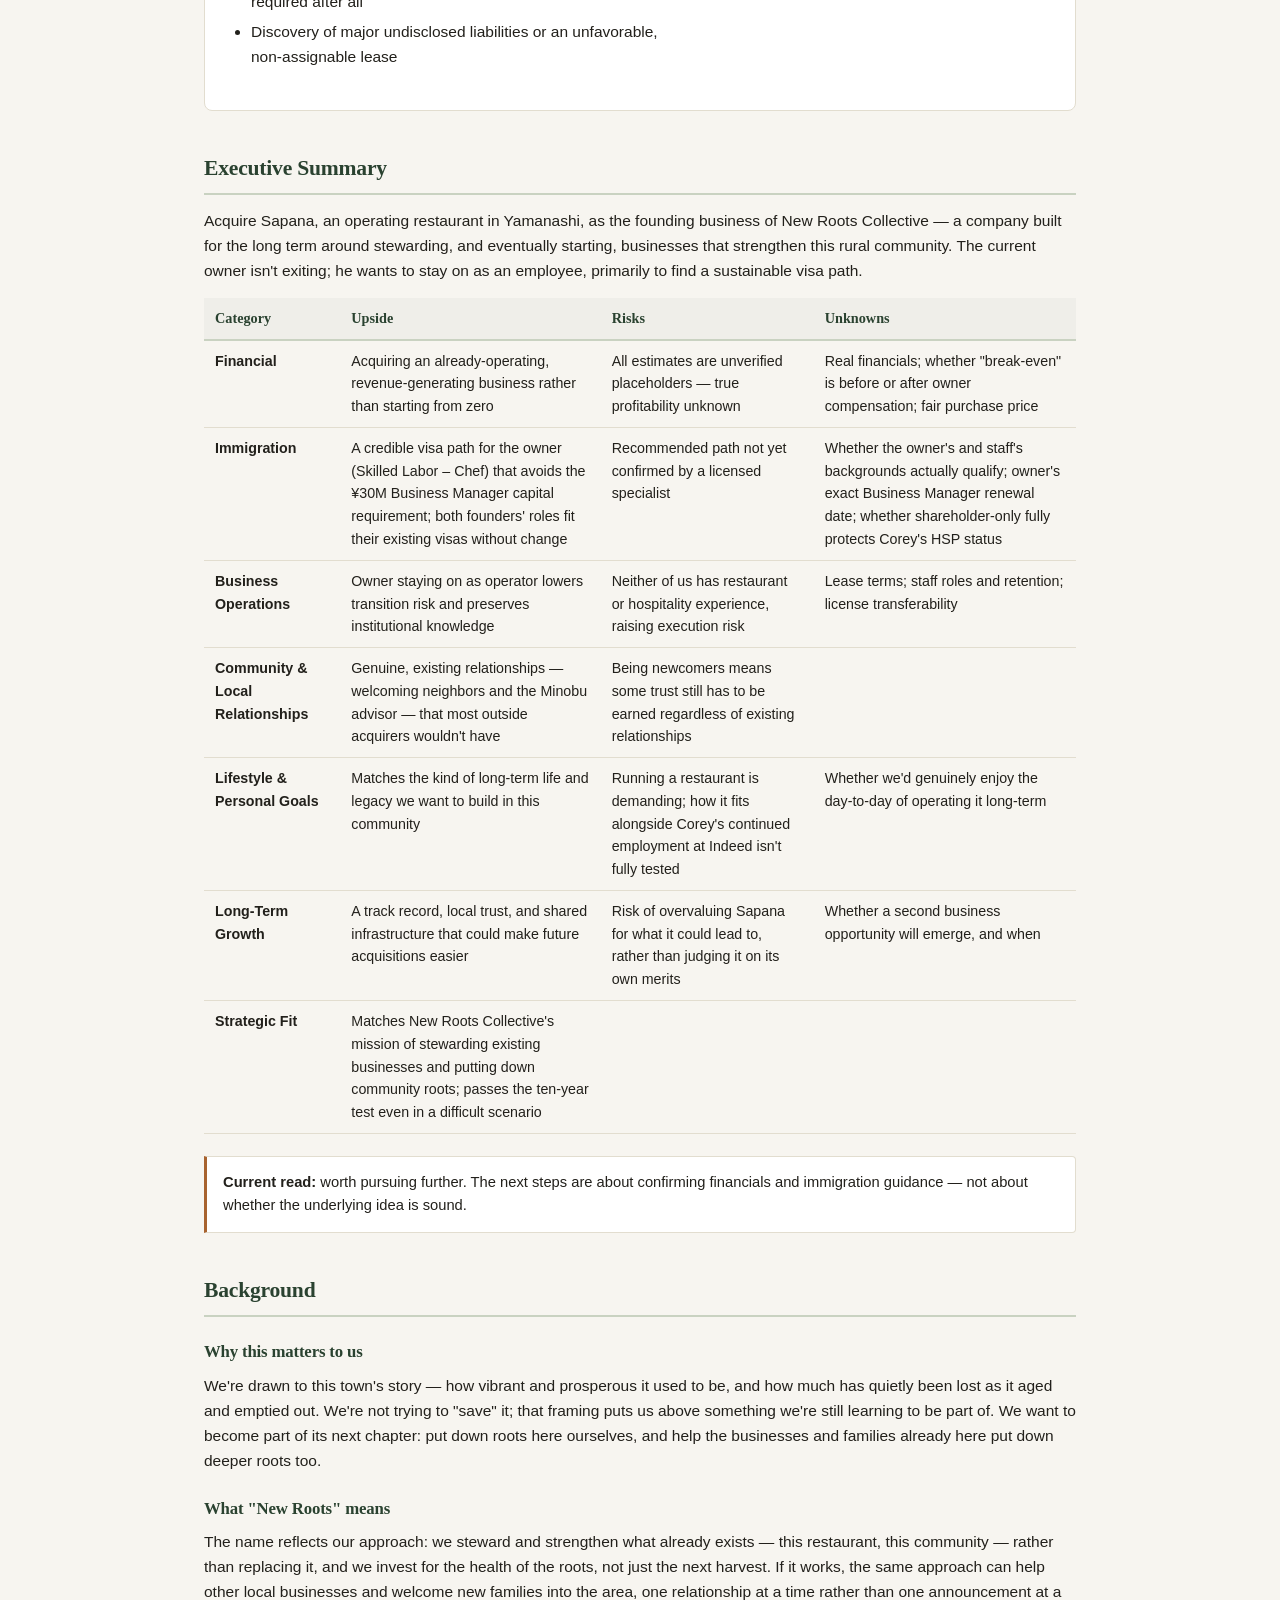
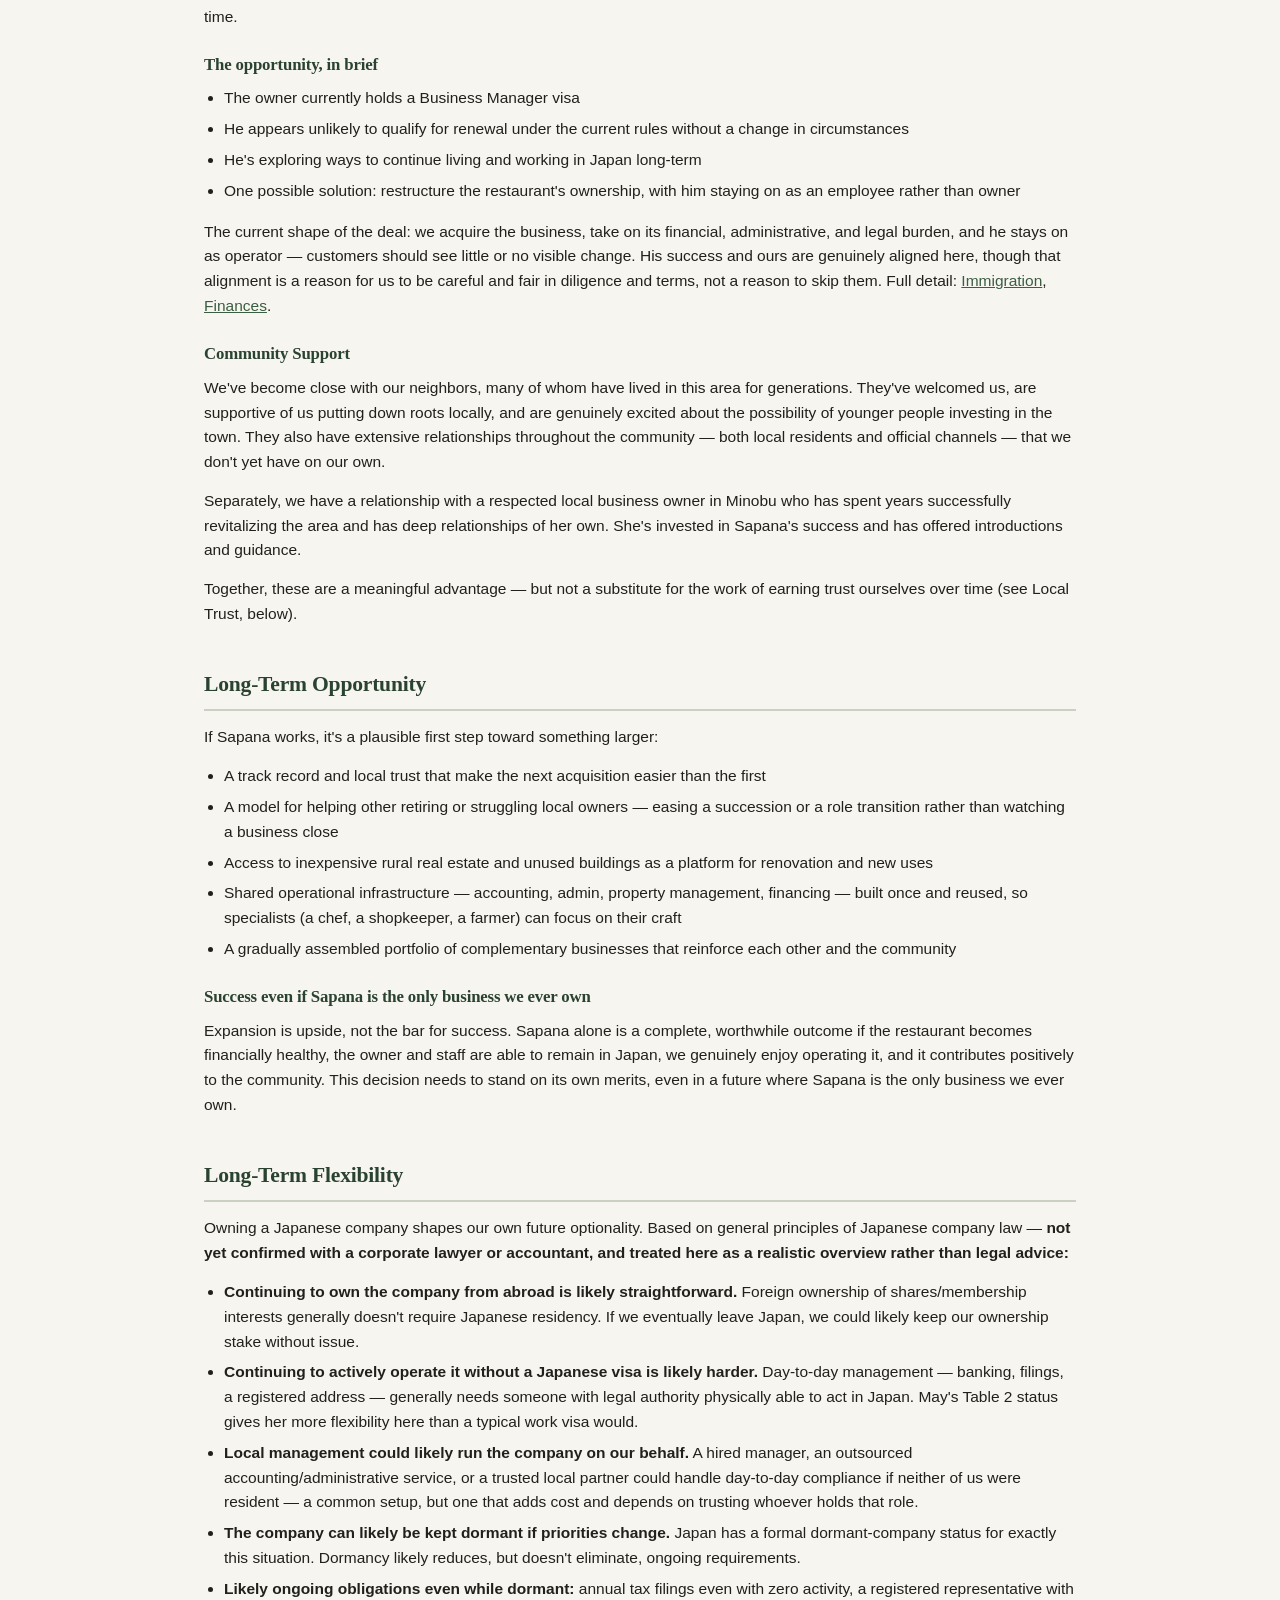
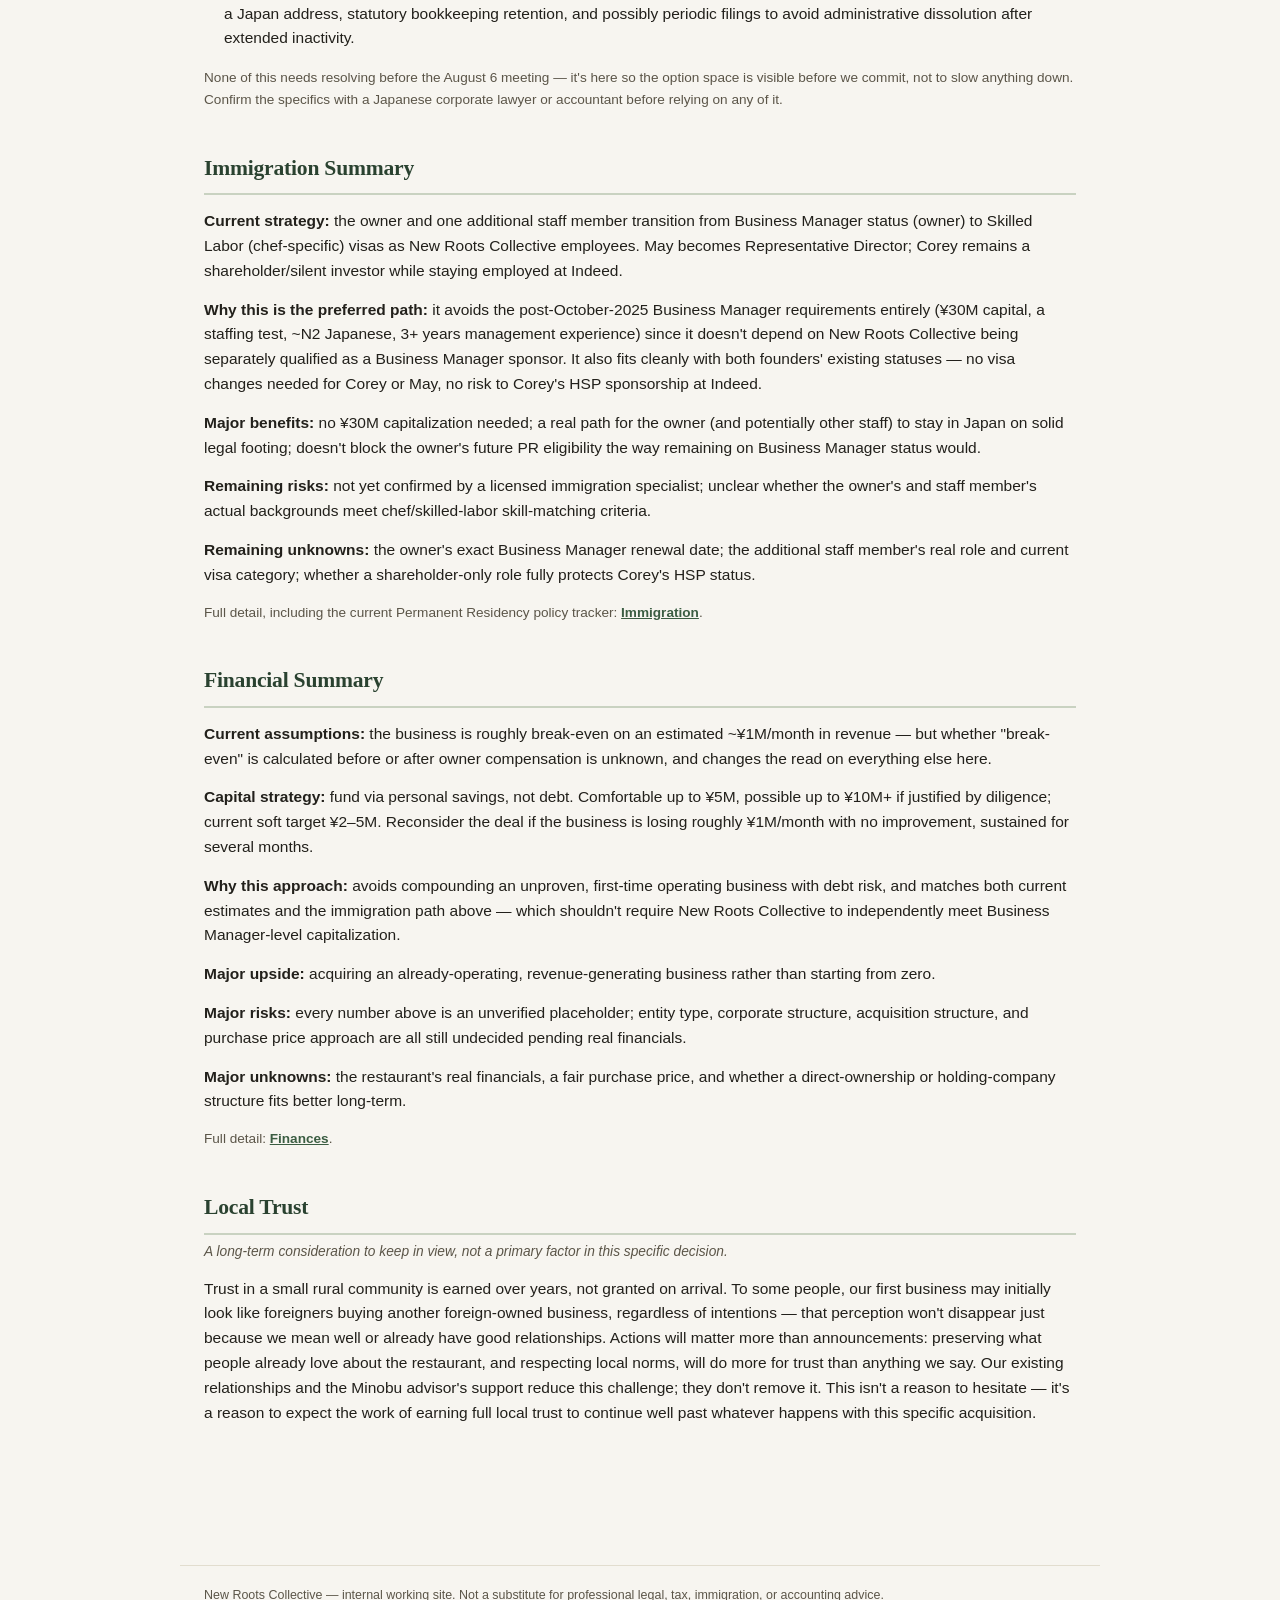
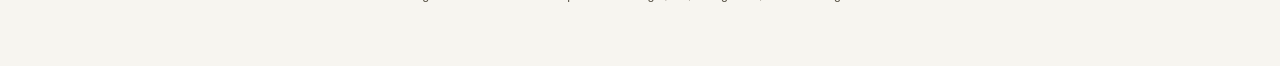
==== commit b5d6ea89: "Redesign Decision Document Executive Summary as an Upside/Risk/Unknown table; rewrite Current State " ====
--- a/pages/decision.html
+++ b/pages/decision.html
@@ -28,7 +28,7 @@
 <main class="page">
   <div class="page-eyebrow">Decision Document</div>
   <h1 class="page-title">Sapana Restaurant Acquisition</h1>
-  <div class="page-meta">Version 0.7 · Last updated 2026-07-31 · Not a substitute for professional legal, tax, immigration, or accounting advice</div>
+  <div class="page-meta">Version 0.8 · Last updated 2026-08-01 · Not a substitute for professional legal, tax, immigration, or accounting advice</div>
 
   <section id="question">
     <div class="callout good">
@@ -46,31 +46,24 @@
         <div class="current-state-narrative">
           <div class="current-state-meta">
             <span class="rec-badge">Proceed with diligence</span><br><br>
-            <strong>Document Version:</strong> 0.7 &nbsp;·&nbsp; <strong>Last Updated:</strong> 2026-07-31<br>
+            <strong>Document Version:</strong> 0.8 &nbsp;·&nbsp; <strong>Last Updated:</strong> 2026-08-01<br>
             <strong>Confidence Level:</strong> Moderate — the core logic holds, but two gating items (verified financials, confirmed immigration guidance) are still open.
           </div>
 
-          <h4>Strongest reasons to move forward</h4>
+          <h4>What's working in our favor, and why it matters</h4>
           <ul>
-            <li>Operating, revenue-generating business rather than a startup</li>
-            <li>Owner committed to staying on, with a credible immigration path (Skilled Labor – Chef) that avoids the ¥30M Business Manager capital requirement entirely</li>
-            <li>Both founders' roles fit cleanly with their existing visas — May as Representative Director, Corey as shareholder/silent investor</li>
-            <li>Real local relationships (neighbors, the Minobu advisor) that most outside acquirers wouldn't have</li>
+            <li>Existing customers and revenue mean we're not starting from zero — cash flow begins on day one instead of after months of ramp-up, and a proven operating model gives us a stronger foundation than building something new</li>
+            <li>The owner staying on lowers transition risk by keeping the person who already knows how to run the place, and his credible path off Business Manager status means New Roots Collective likely won't need to raise ¥30M in capital to make this work</li>
+            <li>Neither founder has to change their current visa status to take this on, which means no immigration risk to Corey's Indeed employment or May's existing status just from proceeding</li>
+            <li>Existing trust with neighbors and the Minobu advisor means we're not starting community relationships from scratch — a real head start most outside acquirers wouldn't have</li>
           </ul>
 
-          <h4>Biggest remaining concerns</h4>
+          <h4>What's working against us, and why it matters</h4>
           <ul>
-            <li>All financials are unverified placeholders showing roughly break-even; whether that's before or after owner pay is unknown</li>
-            <li>The recommended immigration path hasn't been confirmed by a licensed specialist</li>
-            <li>Neither of us has restaurant or hospitality operating experience</li>
-            <li>Local trust takes time to earn regardless of how the deal goes</li>
-          </ul>
-
-          <h4>Major assumptions currently underlying the recommendation</h4>
-          <ul>
-            <li>The owner's and the additional staff member's backgrounds will qualify for Skilled Labor/chef-specific visas</li>
-            <li>New Roots Collective won't need to independently meet Business Manager-level (¥30M) capitalization</li>
-            <li>¥2–5M in personal savings covers the deal</li>
+            <li>Because the financials are still unverified, we don't yet know our real risk exposure — we could be underestimating how much capital or time this actually requires</li>
+            <li>If the recommended immigration path doesn't hold up under professional review, the deal structure and cost could change materially — this is the single biggest point of failure right now</li>
+            <li>Without hospitality experience, we should expect a steeper learning curve, a higher chance of avoidable operational mistakes, and a real need to lean on experienced partners while we build our own knowledge</li>
+            <li>Being newcomers means some community trust still has to be earned no matter how well this deal goes — that's expected, not a sign something's wrong</li>
           </ul>
 
           <h4>What could change the recommendation</h4>
@@ -102,34 +95,53 @@
 
   <section id="summary">
     <h2>Executive Summary</h2>
-    <p>Acquire Sapana, an operating restaurant in Yamanashi, as the founding business of New Roots Collective — a company built for the long term around stewarding, and eventually starting, businesses that strengthen this rural community.</p>
-    <p>The current owner isn't exiting. He wants to stay on and run the restaurant day to day, moving from owner to employee, primarily to find a sustainable visa path. That gives us an operating business with existing revenue, an operator who wants to stay, and a visa outcome for him that's a genuine good on its own. We also have real relationships in this community already — with our neighbors and with a trusted advisor in Minobu — that most outside acquirers wouldn't have.</p>
-
-    <h3>Overall Upside</h3>
-    <ul>
-      <li>An operating, revenue-generating business rather than a startup, with a cooperative operator staying on to run it</li>
-      <li>A visa outcome for the owner — and potentially other staff — that's a good outcome on its own, not just a deal mechanic</li>
-      <li>Real, existing community relationships that ease the path most first-time rural acquirers don't have</li>
-      <li>A concrete first step toward New Roots Collective's broader long-term vision</li>
-    </ul>
-
-    <h3>Overall Risks</h3>
-    <ul>
-      <li>No verified financials yet — true profitability unknown</li>
-      <li>Neither of us has restaurant or hospitality operating experience</li>
-      <li>The recommended immigration path isn't yet confirmed by a professional</li>
-      <li>Rural Yamanashi's demographic decline is a structural headwind independent of this restaurant</li>
-      <li>Local trust takes time to earn; we start as outsiders regardless of existing relationships</li>
-    </ul>
-
-    <h3>Overall Unknowns</h3>
-    <ul>
-      <li>Real financials, and whether "break-even" is before or after owner compensation</li>
-      <li>Fair purchase price</li>
-      <li>Lease terms</li>
-      <li>Whether the owner's and staff's backgrounds qualify for the recommended visa path</li>
-      <li>Long-term flexibility details (dormancy, ongoing obligations if we ever step back)</li>
-    </ul>
+    <p>Acquire Sapana, an operating restaurant in Yamanashi, as the founding business of New Roots Collective — a company built for the long term around stewarding, and eventually starting, businesses that strengthen this rural community. The current owner isn't exiting; he wants to stay on as an employee, primarily to find a sustainable visa path.</p>
+
+    <table>
+      <tr><th>Category</th><th>Upside</th><th>Risks</th><th>Unknowns</th></tr>
+      <tr>
+        <td><strong>Financial</strong></td>
+        <td>Acquiring an already-operating, revenue-generating business rather than starting from zero</td>
+        <td>All estimates are unverified placeholders — true profitability unknown</td>
+        <td>Real financials; whether "break-even" is before or after owner compensation; fair purchase price</td>
+      </tr>
+      <tr>
+        <td><strong>Immigration</strong></td>
+        <td>A credible visa path for the owner (Skilled Labor – Chef) that avoids the ¥30M Business Manager capital requirement; both founders' roles fit their existing visas without change</td>
+        <td>Recommended path not yet confirmed by a licensed specialist</td>
+        <td>Whether the owner's and staff's backgrounds actually qualify; owner's exact Business Manager renewal date; whether shareholder-only fully protects Corey's HSP status</td>
+      </tr>
+      <tr>
+        <td><strong>Business Operations</strong></td>
+        <td>Owner staying on as operator lowers transition risk and preserves institutional knowledge</td>
+        <td>Neither of us has restaurant or hospitality experience, raising execution risk</td>
+        <td>Lease terms; staff roles and retention; license transferability</td>
+      </tr>
+      <tr>
+        <td><strong>Community &amp; Local Relationships</strong></td>
+        <td>Genuine, existing relationships — welcoming neighbors and the Minobu advisor — that most outside acquirers wouldn't have</td>
+        <td>Being newcomers means some trust still has to be earned regardless of existing relationships</td>
+        <td></td>
+      </tr>
+      <tr>
+        <td><strong>Lifestyle &amp; Personal Goals</strong></td>
+        <td>Matches the kind of long-term life and legacy we want to build in this community</td>
+        <td>Running a restaurant is demanding; how it fits alongside Corey's continued employment at Indeed isn't fully tested</td>
+        <td>Whether we'd genuinely enjoy the day-to-day of operating it long-term</td>
+      </tr>
+      <tr>
+        <td><strong>Long-Term Growth</strong></td>
+        <td>A track record, local trust, and shared infrastructure that could make future acquisitions easier</td>
+        <td>Risk of overvaluing Sapana for what it could lead to, rather than judging it on its own merits</td>
+        <td>Whether a second business opportunity will emerge, and when</td>
+      </tr>
+      <tr>
+        <td><strong>Strategic Fit</strong></td>
+        <td>Matches New Roots Collective's mission of stewarding existing businesses and putting down community roots; passes the ten-year test even in a difficult scenario</td>
+        <td></td>
+        <td></td>
+      </tr>
+    </table>
 
     <div class="callout"><strong>Current read:</strong> worth pursuing further. The next steps are about confirming financials and immigration guidance — not about whether the underlying idea is sound.</div>
   </section>
